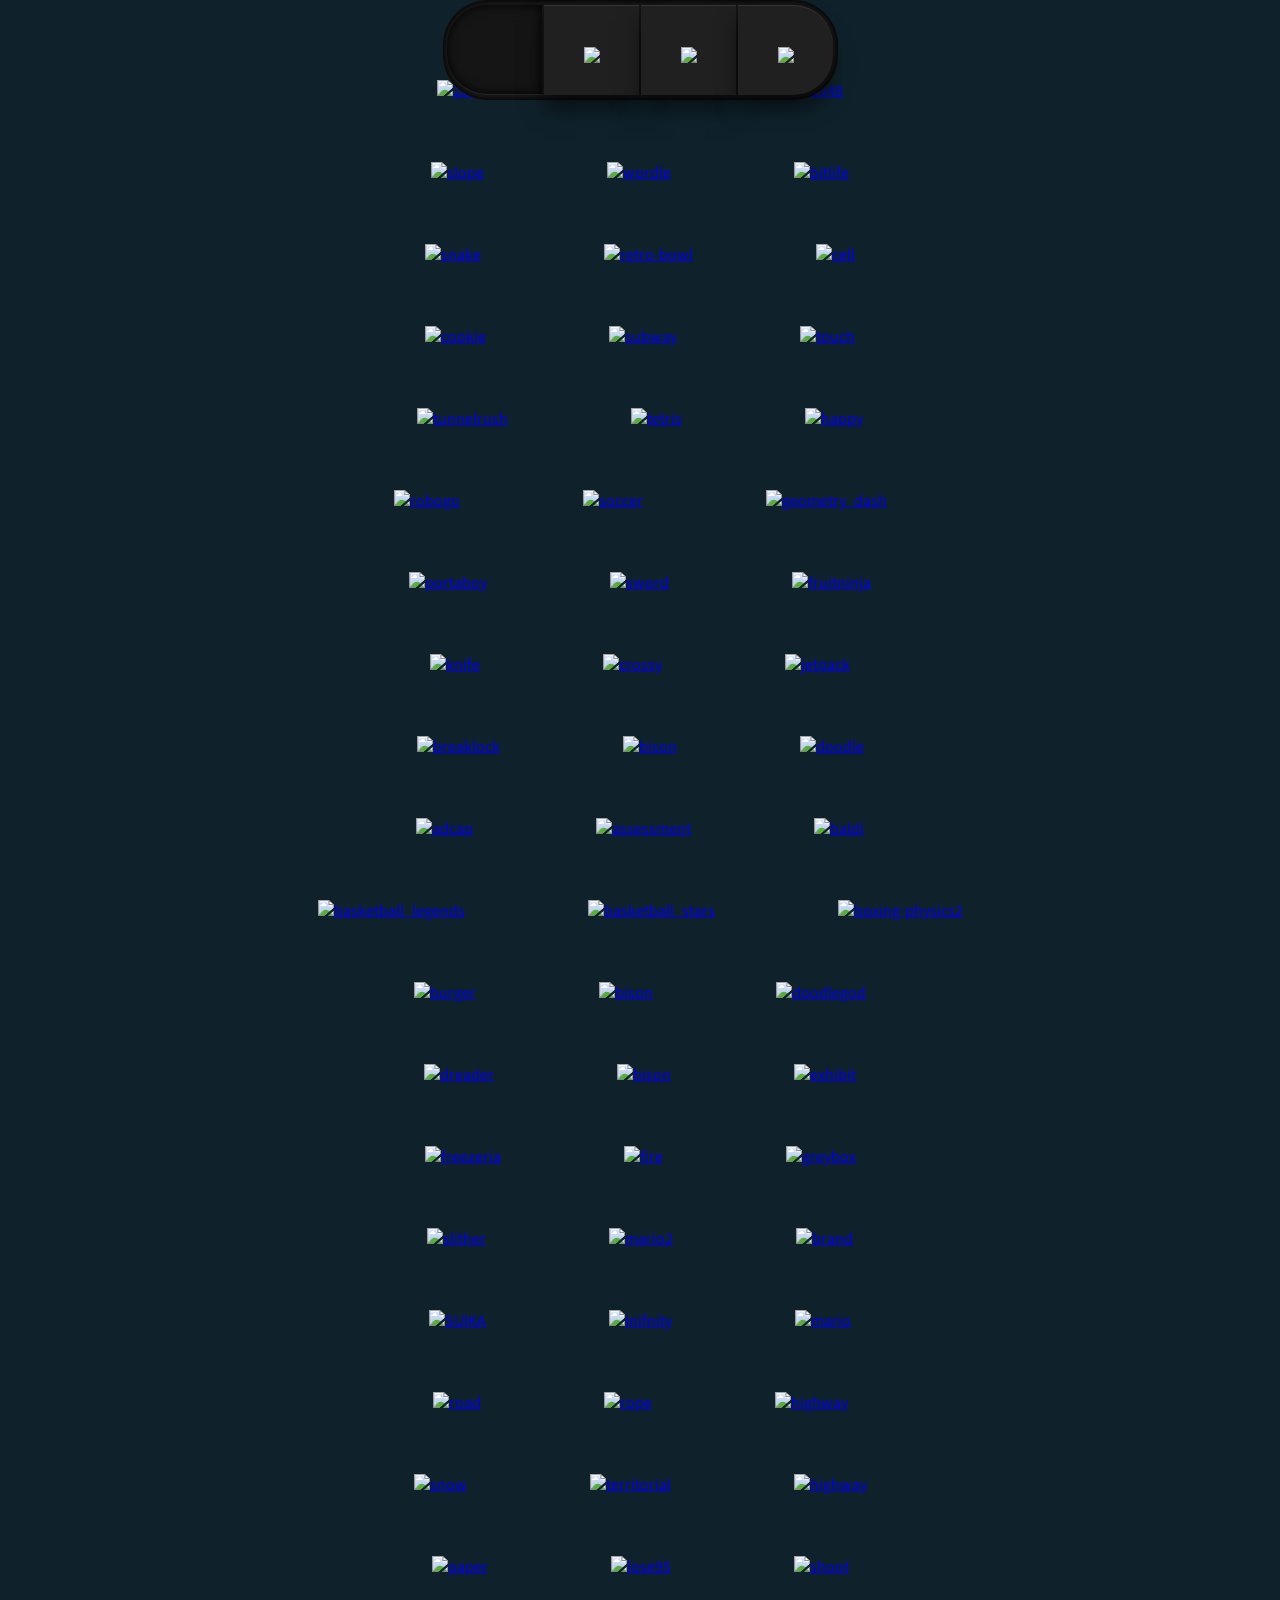
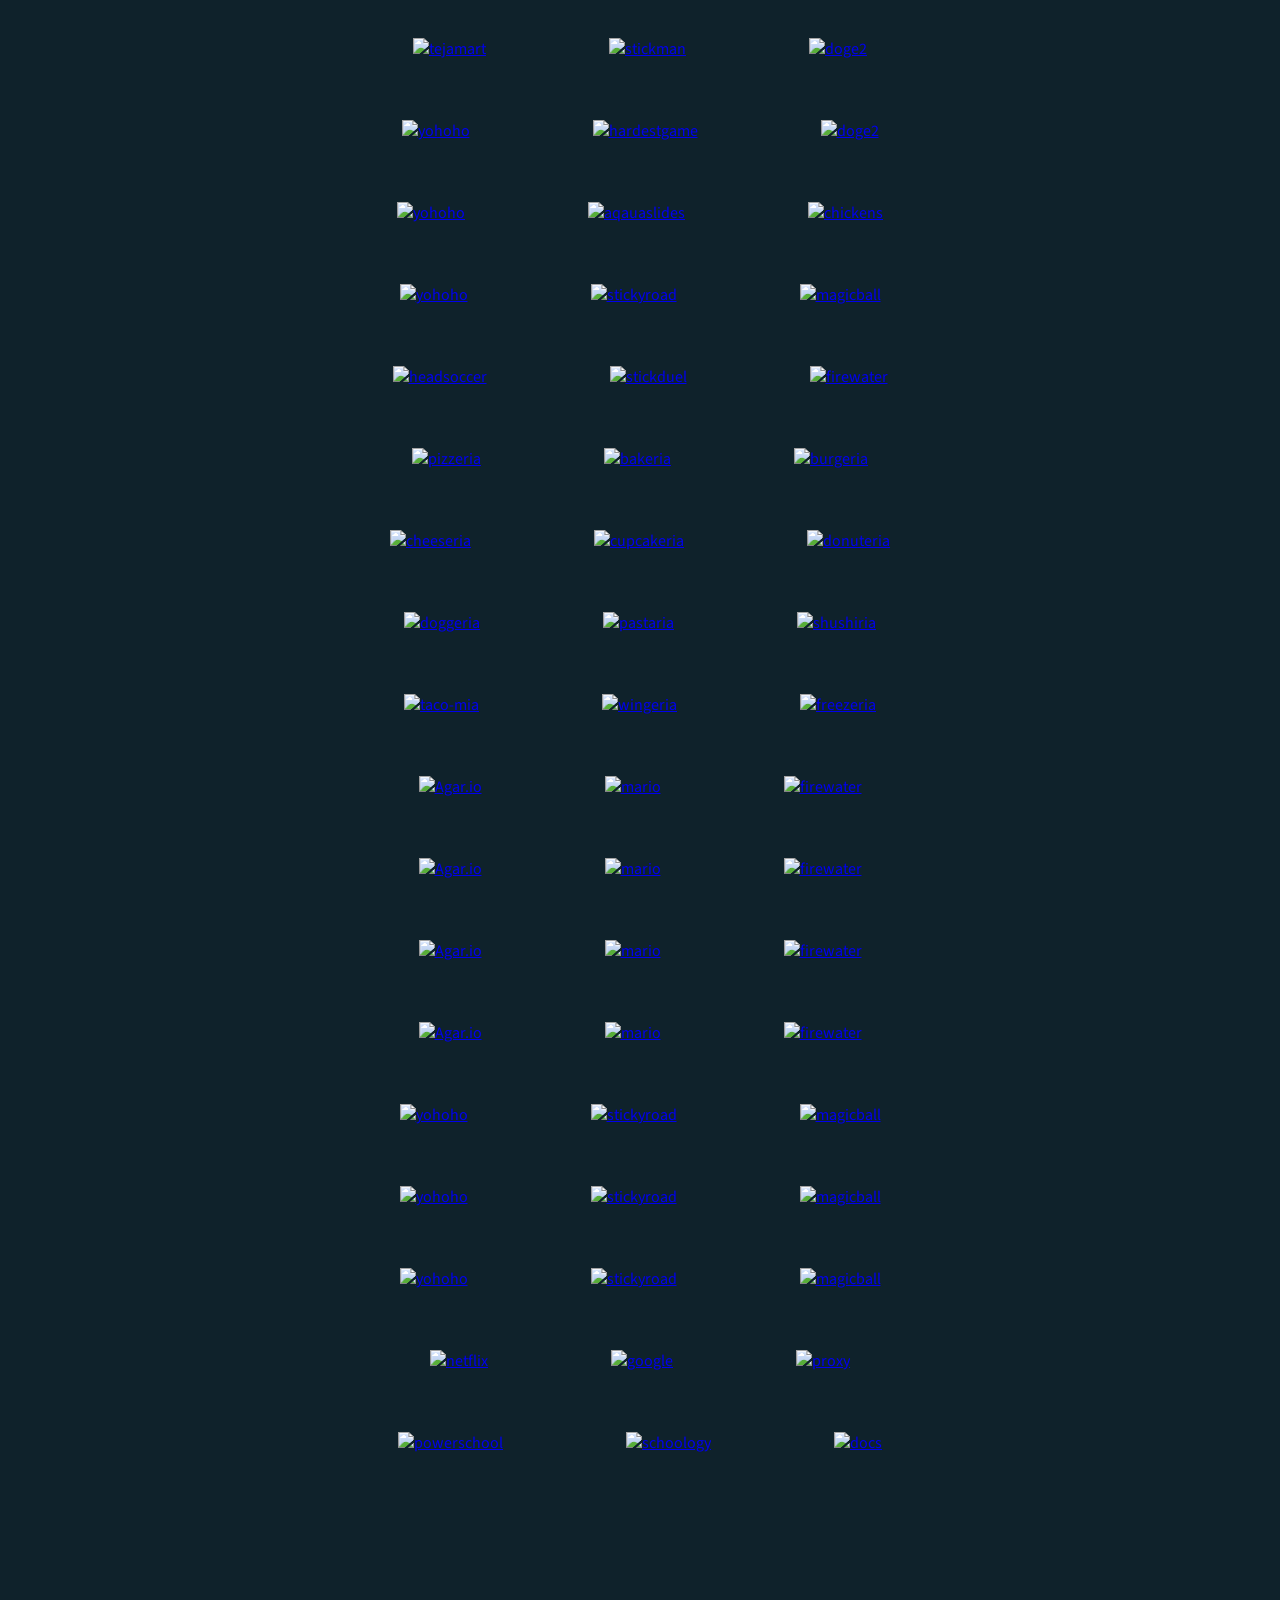
==== index.html @ 9af4ff86 "Comment out pixels div in index.html Commented out the 'pixels' div section in index.html." ====
<!DOCTYPE html>
<html>

<head>
	
	<!-- Google tag (gtag.js) -->
<script async src="https://www.googletagmanager.com/gtag/js?id=G-9E0X4X42X8"></script>
<script>
  window.dataLayer = window.dataLayer || [];
  function gtag(){dataLayer.push(arguments);}
  gtag('js', new Date());

  gtag('config', 'G-9E0X4X42X8');
	
</script>

	<script async src="https://pagead2.googlesyndication.com/pagead/js/adsbygoogle.js?client=ca-pub-1082754358021798"
     crossorigin="anonymous"></script>
	
	<meta charset="UTF-8">
    <meta name="viewport" content="width=device-width, initial-scale=1.0">
      <link rel="icon" type="image/x-icon" href="/images/favicon.ico">
	
	<script>
	
	const lis = document.querySelectorAll("li");
const a = document.querySelectorAll("li a");

for (let i = 0; i < lis.length; i++) {
  lis[i].addEventListener("click", function() {
    for (let i = 0; i < lis.length; i++) {
      lis[i].classList.remove("active");
      a[i].classList.remove("active-text");
    }
    this.classList.add("active");
    a[i].classList.add("active-text");
  });
}
	</script>
	
	<script type="text/javascript">
    (function(c,l,a,r,i,t,y){
        c[a]=c[a]||function(){(c[a].q=c[a].q||[]).push(arguments)};
        t=l.createElement(r);t.async=1;t.src="https://www.clarity.ms/tag/"+i;
        y=l.getElementsByTagName(r)[0];y.parentNode.insertBefore(t,y);
    })(window, document, "clarity", "script", "lo95ny1cwz");
</script>
	
	
    
	
    <title>SHS</title>
	
	<link rel="icon" type="image/x-icon" href="icon.png">
	
	
    
	
	
	<style>
		
		
		@import url("https://fonts.googleapis.com/css?family=Source+Sans+Pro:400,700");
* {
  margin: 0;
  padding: 0;
  box-sizing: border-box;
}

html, body {
  width: 100%;
  height: 100%;
}

body {
  background: #0f222b;
  font-family: "Source Sans Pro", sans-serif;
}

.buttons-container {
  position: absolute;
  margin: auto;
  top: 0;
  right: 0;
  bottom: 400;
  left: 0;
  width: 395px;
  height: 100px;
  border-radius: 45px;
  background: #151515;
  box-shadow: inset 0 0 2px 2px rgba(0, 0, 0, 0.5);

}

ul {
  list-style: none;
  width: inherit;
  height: inherit;
  display: flex;
  align-items: center;
  justify-content: center;
}
ul li {
  display: flex;
  align-items: center;
  justify-content: center;
  margin: 1px;
  height: 90px;
  width: 95px;
  background: #202020;
  border-top: 1px solid #353535;
  box-shadow: 0 15px 20px 0 rgba(0, 0, 0, 0.5);
  transition: all 0.5s;
}
ul li:nth-of-type(1) {
  border-top-left-radius: 40px;
  border-bottom-left-radius: 40px;
}
ul li:last-of-type {
  border-top-right-radius: 40px;
  border-bottom-right-radius: 40px;
}
ul li:hover {
  cursor: pointer;
}
ul li a {
  display: inline-block;
  color: gray;
  text-decoration: none;
  font-size: 40px;
  transition: all 0.5s;
}

.created-by {
  position: absolute;
  margin: auto;
  left: 0;
  right: 0;
  bottom: 10%;
  width: 200px;
  text-align: center;
  font-size: 10px;
  letter-spacing: 0.5em;
  text-transform: uppercase;
}
.created-by p {
  color: white;
}
.created-by a {
  color: crimson;
  text-shadow: 0 0 15px rgba(244, 0, 0, 0.71);
  text-decoration: none;
  font-weight: 700;
}
.created-by a:hover {
  text-decoration: underline;
}

.active {
  background: #151515;
  border-top: none;
  border-bottom: 1px solid #252525;
  box-shadow: inset 0 0 10px 1px rgba(0, 0, 0, 0.8);
}

.active-text {
  color: crimson;
  text-shadow: 0 0 15px rgba(220, 10, 10, 0.5);
}
		
        
		
		.title {
			
			text-align:center;
			font-size:100px;
			font-family: "verdana";
			font-weight:bold;
			text-decoration: underline;
			padding-top:200px;
			
			
			
		}
		
		.background {
			
			
           /* Orginal #133337 */
		   /*Darker #0f222b */
		   /* In between #162c38 */
			
            background: #0f222b;
            background-repeat: no-repeat;
            background-size: cover;
            height:9300px;
			/*Bacground Height*/

			
		}
		
	
		
		hr {
			
			
			border: 3px dashed black;
			
  			
		}
	
		.random {
			
			padding-top:10em;
			
			
			
		}
		
		.fun {
			
			display: block;
  			margin-left: auto;
  			margin-right: auto;
			width:600px;
			margin-bottom:-50px;
			
			
			
		}
		
		.wordle {
			
			
			height:230px;
			padding-right:60px;
			padding-left:60px;
			
			
			
		}
		
		.top_row {
			
			text-align:center;
			padding-top:80px;

			
			/*Replace this code after removing Nidhin Ad*/
			
			
			
		}
		
		.clear {
			
			clear:both;
			
		}
		
		.bottom_row {
			
			padding-top:60px;
			text-align:center;
			
			
		}
		
		h1 {
			
			
			text-align:center;
			

		}
		
		h4 {
			
			
			text-align:center;
			

		}
		
		.simple {
			
			display:block;
			margin-left:auto;
			margin-right:auto;
			height:300px;
			width:1150px;
			
			
		}
		
		
		.movie {
			
			width:50px;
			
			
		}
		
		.game {
			
			
			width:80px;
			
		}
		
		.tools {
			
			
			width:50px;
			
		}
		
		.r {
			
			height:40px;
			width:200px;
			background-color:aqua;
			
			
			
		}
		
		.n {
			
			
			
		}
		
		.n_img {
			
			padding-top:150px;
			width:942px;
			height:400px;
			margin-left:auto;
			margin-right:auto;
			display:block;
			
		}
		
		.nidhin_text {
			
			
			text-align:center;
			
		}

		.pixels{

			text-align:center;
		}
		.pixels img {
			margin-top:130px;
			height:420px;
		}
		
		
		
		
	
	
	</style>
    
   

</head>

<body class="background">
	
	<div class="background">
		
		<div class="button-position">
	
	
	<div class="buttons-container">
  <ul>
    <li class="active"><a href="#" class="active-text"><i class="fa fa-codepen" aria-hidden="true"></i></a></li>
    <li><a href="index.html"><i class=" hjbjkbjkbjk" aria-hidden="true"><img src="game_logo.png" class="game"></i></a></li>
    <li><a href="movies.html"><i class="fa fa-rocket" aria-hidden="true"><img src="proxy.png" class="movie"></i></a></li>
    <li><a href="tools.html"><i class="fa fa-user-circle" aria-hidden="true"><img src="tools.png" class="tools"></i></a></li>
  </ul>
</div>

			</div>


	
	<!-- <div class="pixels">
		
		<a href="https://arc2027.vercel.app"><img class="pixels_img" src="pixels_transfer.png"></a>
		
		</div>
	 -->



	
	
	
	<div class="top_row">

	<a href="2048/index.html"><img class="wordle" src="2048.jpg" alt="2048"></a>
	<a href="wordle/index.html"><img class="wordle" src="wordle.jpg" alt="wordle"></a>
	<a href="DogeMiner/index.html"><img class="wordle" src="dog.jpg" alt="2048"></a>
	
	</div>
	
	<div class="clear"></div>
	
	<div class="bottom_row">

	<a href="slope/index.html"><img class="wordle" src="slope.jpeg" alt="slope"></a>
	<a href="survevio.html"><img class="wordle" src="survev.jpg" alt="wordle"></a>
	<a href="bitlife/index.html"><img class="wordle" src="bitlife/logo.png" alt="bitlife"></a>
	
	</div>

	<div class="clear"></div>
	
	<div class="bottom_row">

	<a href="snake/index.html"><img class="wordle" src="snake.jpg" alt="snake"></a>
	<a href="retro-bowl/index.html"><img class="wordle" src="retro.jpg" alt="retro-bowl"></a>
	<a href="cell/index.html"><img class="wordle" src="cell.jpg" alt="cell"></a>
	
	</div>
	
	<div class="clear"></div>
	
	<div class="bottom_row">

	<a href="cookieclicker/index.html"><img class="wordle" src="cookie.jpg" alt="cookie"></a>
	<a href="Subway2/index.html"><img class="wordle" src="subway.jpg" alt="subway"></a>
	<a href="touch/index.html"><img class="wordle" src="touch.jpg" alt="touch"></a>
	
	</div>
	
	<div class="clear"></div>
	
	<div class="bottom_row">

	<a href="tunnelrush/index.html"><img class="wordle" src="tunnel.jpg" alt="tunnelrush"></a>
	<a href="tetris/index.html"><img class="wordle" src="tetris.jpg" alt="tetris"></a>
	<a href="happy/index.html"><img class="wordle" src="happy.jpg" alt="happy"></a>
	
	</div>
	
	<div class="clear"></div>
	
	<div class="bottom_row">

	<a href="robogo/index.html"><img class="wordle" src="robogo.jpg" alt="robogo"></a>
	<a href="soccer-random/index.html"><img class="wordle" src="soccer.jpg" alt="soccer"></a>
	<a href="https://scratch.mit.edu/projects/105500895"><img class="wordle" src="Geometry.jpg" alt="geometry_dash"></a>
	
	</div>
	
	
		
		<div class="clear"></div>
	
	<div class="bottom_row">

	<a href="portaboy/index.html"><img class="wordle" src="porta.jpg" alt="portaboy"></a>
	<a href="sword/index.html"><img class="wordle" src="sword.jpg" alt="sword"></a>
	<a href="fruitninja/index.html"><img class="wordle" src="fruitninja.jpg" alt="fruitninja"></a>
	
	</div>
		
		
		<div class="clear"></div>
	
	<div class="bottom_row">

	<a href="knifehit/index.html"><img class="wordle" src="knife.jpg" alt="knife"></a>
	<a href="crossy/index.html"><img class="wordle" src="crossy.jpg" alt="crossy"></a>
	<a href="jetpackjoyride/index.html"><img class="wordle" src="jetpack.jpg" alt="jetpack"></a>
	
	</div>
		
		<div class="clear"></div>
	
	<div class="bottom_row">

	<a href="breaklock/index.html"><img class="wordle" src="lock.jpg" alt="breaklock"></a>
	<a href="bison/index.html"><img class="wordle" src="bison.jpg" alt="bison"></a>
	<a href="doodle/index.html"><img class="wordle" src="doodle.jpg" alt="doodle"></a>
	
	</div>
		
		<div class="clear"></div>
	
	<div class="bottom_row">

	<a href="adcap/index.html"><img class="wordle" src="adcap.jpg" alt="adcap"></a>
	<a href="assessment/index.html"><img class="wordle" src="assessment.jpg" alt="assessment"></a>
	<a href="baldi/index.html"><img class="wordle" src="baldi.jpg" alt="baldi"></a>
	
		
	</div>
		
		<div class="clear"></div>
	
	<div class="bottom_row">

	<a href="basketball-legends/index.html"><img class="wordle" src="basketballL.jpg" alt="basketball_legends"></a>
	<a href="basketball-stars/index.html"><img class="wordle" src="basketballS.jpg" alt="basketball_stars"></a>
	<a href="boxing-physics2/index.html"><img class="wordle" src="boxing2.jpg" alt="boxing-physics2"></a>
	
	</div>
		
		<div class="clear"></div>
	
	<div class="bottom_row">

	<a href="burger/index.html"><img class="wordle" src="burger.jpg" alt="burger"></a>
	<a href="chrome-dino/index.html"><img class="wordle" src="chromedino.jpg" alt="bison"></a>
	<a href="doodlegod/index.html"><img class="wordle" src="doodlegod.jpg" alt="doodlegod"></a>
	
	</div>
		
		<div class="clear"></div>
	
	<div class="bottom_row">

	<a href="dreader/index.html"><img class="wordle" src="dreader.jpg" alt="dreader"></a>
	<a href="drift/index.html"><img class="wordle" src="drift.jpg" alt="bison"></a>
	<a href="exhibit/index.html"><img class="wordle" src="ex2.jpg" alt="exhibit"></a>
	
	</div>
		
		<div class="clear"></div>
	
	<div class="bottom_row">

	<a href="freezeria/index.html"><img class="wordle" src="freezeria.jpg" alt="freezeria"></a>
	<a href="friendlyfire/index.html"><img class="wordle" src="fire.jpg" alt="fire"></a>
	<a href="greybox/index.html"><img class="wordle" src="greybox.jpg" alt="greybox"></a>
	
	</div>
			

	<div class="clear"></div>
	
	<div class="bottom_row">

	<a href="slither.io-clone-master/index.html"><img class="wordle" src="slither.jpg" alt="slither"></a>
	<a href="Mario.Run-master/index.html"><img class="wordle" src="mario2.jpg" alt="mario2"></a>
	<a href="Hill-master/index.html"><img class="wordle" src="brand.jpg" alt="brand"></a>
	
	</div>
		
		<div class="clear"></div>
	
	<div class="bottom_row">

	<a href="suika-game-main-2/index.html"><img class="wordle" src="Suika.jpg.WEBP" alt="SUIKA"></a>
	<a href="infinite-cars-main/index.html"><img class="wordle" src="Infinity.jpg.JPG" alt="Inifnity"></a>
	<a href="Super-Mario-Bros-master/index.html"><img class="wordle" src="mario.jpg" alt="mario"></a>
	
	</div>
		
		
		
		<div class="clear"></div>
	
	<div class="bottom_row">

	<a href="Road-master/index.html"><img class="wordle" src="road.jpg" alt="road"></a>
	<a href="CutTheRope-master/index.html"><img class="wordle" src="cut.jpg" alt="rope"></a>
	<a href="highway/index.html"><img class="wordle" src="highway.jpg" alt="highway"></a>
	
	</div>

		<div class="clear"></div>
	
	<div class="bottom_row">

	<a href="Snow-Rider/index.html"><img class="wordle" src="snow.jpg" alt="snow"></a>
	<a href="teritorial/index.html"><img class="wordle" src="territorial.jpg" alt="territorial"></a>
	<a href="fireboy_watergirl/index.html"><img class="wordle" src="firewater.jpg" alt="highway"></a>
	
	</div>
		
		
		<div class="clear"></div>
	
	<div class="bottom_row">

	<a href="paper.io/index.html"><img class="wordle" src="paper.jpg" alt="paper"></a>
	<a href="lose95/index.html"><img class="wordle" src="95.jpg" alt="lose95"></a>
	<a href="getaway-shootout/index.html"><img class="wordle" src="shoot.jpg" alt="shoot"></a>
	
	</div>
		
		<div class="clear"></div>
	
	<div class="bottom_row">

	<a href="monkey/index.html"><img class="wordle" src="monkey.jpg" alt="tejamart"></a>
	<a href="Stickmanhook/index.html"><img class="wordle" src="stick.jpg" alt="stickman"></a>
	<a href="Dogeminer2/index.html"><img class="wordle" src="doge2.jpg" alt="doge2"></a>
	
	</div>
		
		<div class="clear"></div>
	
	<div class="bottom_row">

	<a href="yohoho/index.html"><img class="wordle" src="yohoho.jpg" alt="yohoho"></a>
	<a href="worlds-hardest-game-2/index.html"><img class="wordle" src="hard.jpg" alt="hardestgame"></a>
	<a href="Missiles/index.html"><img class="wordle" src="miss.jpg" alt="doge2"></a>
	
	</div>
		
		<div class="clear"></div>
	
	<div class="bottom_row">

	<a href="DriveMad/index.html"><img class="wordle" src="drivemad.jpg" alt="yohoho"></a>
	<a href="aquapark-slides/index.html"><img class="wordle" src="aqaua.jpg" alt="aqauaslides"></a>
	<a href="BallisticChickens/index.html"><img class="wordle" src="chickens.jpg" alt="chickens"></a>
	
	</div>
		
		<div class="clear"></div>
	
	<div class="bottom_row">

	<a href="subway-surfers/index.html"><img class="wordle" src="surfers.jpg" alt="yohoho"></a>
	<a href="sticky-road/index.html"><img class="wordle" src="stickyroad.jpg" alt="stickyroad"></a>
	<a href="BlumgiMagicBall/index.html"><img class="wordle" src="magicball.jpg" alt="magicball"></a>
	
	</div>
		
		<div class="clear"></div>
	
	<div class="bottom_row">

	<a href="HeadSoccer2022/index.html"><img class="wordle" src="headsoccer.jpg" alt="headsoccer"></a>
	<a href="stickduel/index.html"><img class="wordle" src="stickduel.jpg" alt="stickduel"></a>
	<a href="Fireboy-and-Watergirl-main/index.html"><img class="wordle" src="fireboywatergirl.jpg" alt="firewater"></a>
	
	</div>
		
		<div class="clear"></div>
	
	<div class="bottom_row">

	<a href="papas2/papas_pizzeria.html"><img class="wordle" src="p_pizzeria.jpg" alt="pizzeria"></a>
	<a href="papas2/papas-bakeria.html"><img class="wordle" src="p_bakeria.jpg" alt="bakeria"></a>
	<a href="papas2/papas-burgeria.html"><img class="wordle" src="p_burgeria.jpg" alt="burgeria"></a>
	
	</div>
		
		<div class="clear"></div>
	
	<div class="bottom_row">

	<a href="papas2/papas-cheeseria.html"><img class="wordle" src="p_cheeseria.jpg" alt="cheeseria"></a>
	<a href="papas2/papas-cupcakeria.html"><img class="wordle" src="p_cupcakeria.jpg" alt="cupcakeria"></a>
	<a href="papas2/papas-donuteria.html"><img class="wordle" src="p_donuteria.jpg" alt="donuteria"></a>
	
	</div>
		
		<div class="clear"></div>
	
	<div class="bottom_row">

	<a href="papas2/papas-hot-doggeria.html"><img class="wordle" src="p_hot.jpg" alt="doggeria"></a>
	<a href="papas2/papas-pastaria.html"><img class="wordle" src="p_pastaria.jpg" alt="pastaria"></a>
	<a href="papas2/papas-sushiria.html"><img class="wordle" src="p_shushiria.jpg" alt="shushiria"></a>
	
	</div>
		
		<div class="clear"></div>
	
	<div class="bottom_row">

	<a href="papas2/papas-taco-mia.html"><img class="wordle" src="p_taco.jpg" alt="taco-mia"></a>
	<a href="papas2/papas-wingeria.html"><img class="wordle" src="p_wingeria.jpg" alt="wingeria"></a>
	<a href="freezeria/index.html"><img class="wordle" src="freezeria.jpg" alt="freezeria"></a>
	
	</div>
		
		
		<div class="clear"></div>
		
	<div class="bottom_row">

	<a href="maze.html"><img class="wordle" src="agar.jpg" alt="Agar.io"></a>
	<a href="mario/index.html"><img class="wordle" src="mario3.jpg" alt="mario"></a>
	<a href="pokemon/index.html"><img class="wordle" src="pokemon.jpg" alt="firewater"></a>
	
	</div>
		
		<div class="clear"></div>
		
	<div class="bottom_row">

	<a href="brick-breaker.html"><img class="wordle" src="agar.jpg" alt="Agar.io"></a>
	<a href="Connect the Pipes.html"><img class="wordle" src="mario3.jpg" alt="mario"></a>
	<a href="HTML Tower Defence.html"><img class="wordle" src="pokemon.jpg" alt="firewater"></a>
	
	</div>
		
		<div class="clear"></div>
		
	<div class="bottom_row">

	<a href="brick-breaker.html"><img class="wordle" src="agar.jpg" alt="Agar.io"></a>
	<a href="Connect the Pipes.html"><img class="wordle" src="mario3.jpg" alt="mario"></a>
	<a href="HTML Tower Defence.html"><img class="wordle" src="pokemon.jpg" alt="firewater"></a>
	
	</div>
		
		<div class="clear"></div>
		
	<div class="bottom_row">

	<a href="mini_car_game.html"><img class="wordle" src="agar.jpg" alt="Agar.io"></a>
	<a href="tic-tac-toe.html"><img class="wordle" src="mario3.jpg" alt="mario"></a>
	<a href="Snakegame.html"><img class="wordle" src="pokemon.jpg" alt="firewater"></a>
	
	</div>
		
		<div class="clear"></div>
	
	<div class="bottom_row">

	<a href="audio-game/index.html"><img class="wordle" src="surfers.jpg" alt="yohoho"></a>
	<a href="ball-shooting/index.html"><img class="wordle" src="stickyroad.jpg" alt="stickyroad"></a>
	<a href="box2d-car-game/index.html"><img class="wordle" src="magicball.jpg" alt="magicball"></a>
	
	</div>
		
		<div class="clear"></div>
	
	<div class="bottom_row">

	<a href="canvas-untangle-game/index.html"><img class="wordle" src="surfers.jpg" alt="yohoho"></a>
	<a href="count-99/index.html"><img class="wordle" src="stickyroad.jpg" alt="stickyroad"></a>
	<a href="css3-matching-game/index.html"><img class="wordle" src="magicball.jpg" alt="magicball"></a>
	
	</div>
		
		<div class="clear"></div>
	
	<div class="bottom_row">

	<a href="multiply-defense/index.html"><img class="wordle" src="surfers.jpg" alt="yohoho"></a>
	<a href="pingpoing/index.html"><img class="wordle" src="stickyroad.jpg" alt="stickyroad"></a>
	<a href="rush/index.html"><img class="wordle" src="magicball.jpg" alt="magicball"></a>
	
	</div>
		
		<div class="clear"></div>
	
		
	<div class="bottom_row">

	<a href="https://proxy2027.vercel.app/lessons?pg=639#faa8cgl2kn2uqll"><img class="wordle" src="netflix.jpg" alt="netflix"></a>
	<a href="https://proxy2027.vercel.app/lessons?pg=753#a3pvpq4fn0u55us"><img class="wordle" src="google.jpg" alt="google"></a>
	<a href="https://proxy2027.vercel.app"><img class="wordle" src="sqaureproxy.jpg" alt="proxy"></a>
	
	</div>
		
		
		<div class="clear"></div>
	
		
	<div class="bottom_row">

	<a href="https://ps.shrewsbury.k12.ma.us/public/"><img class="wordle" src="powerschool.jpg" alt="powerschool"></a>
	<a href="https://lms.shrewsbury.k12.ma.us"><img class="wordle" src="schoology.jpg" alt="schoology"></a>
	<a href="https://docs.google.com/document/u/0/"><img class="wordle" src="docs.jpg" alt="docs"></a>
	
	</div>
		
		
		
		

		
		</div>


	
</body>

</html>
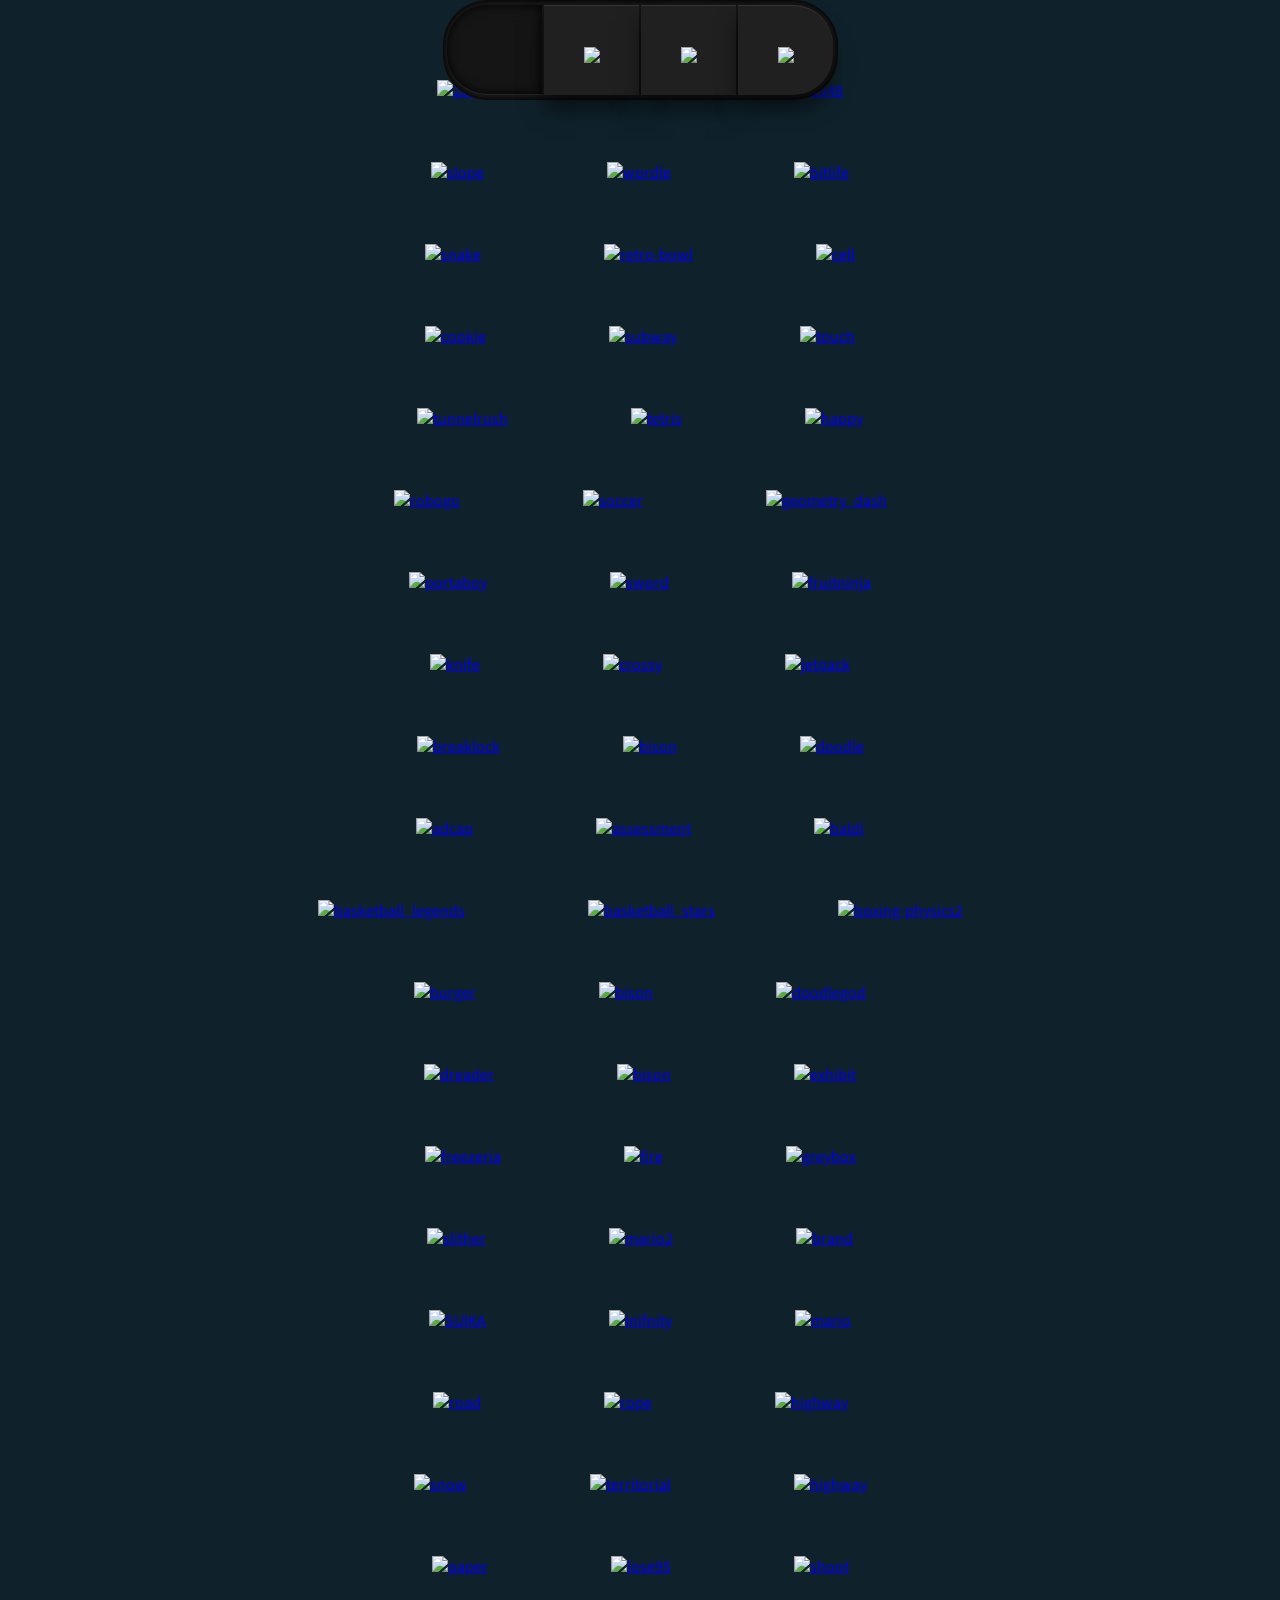
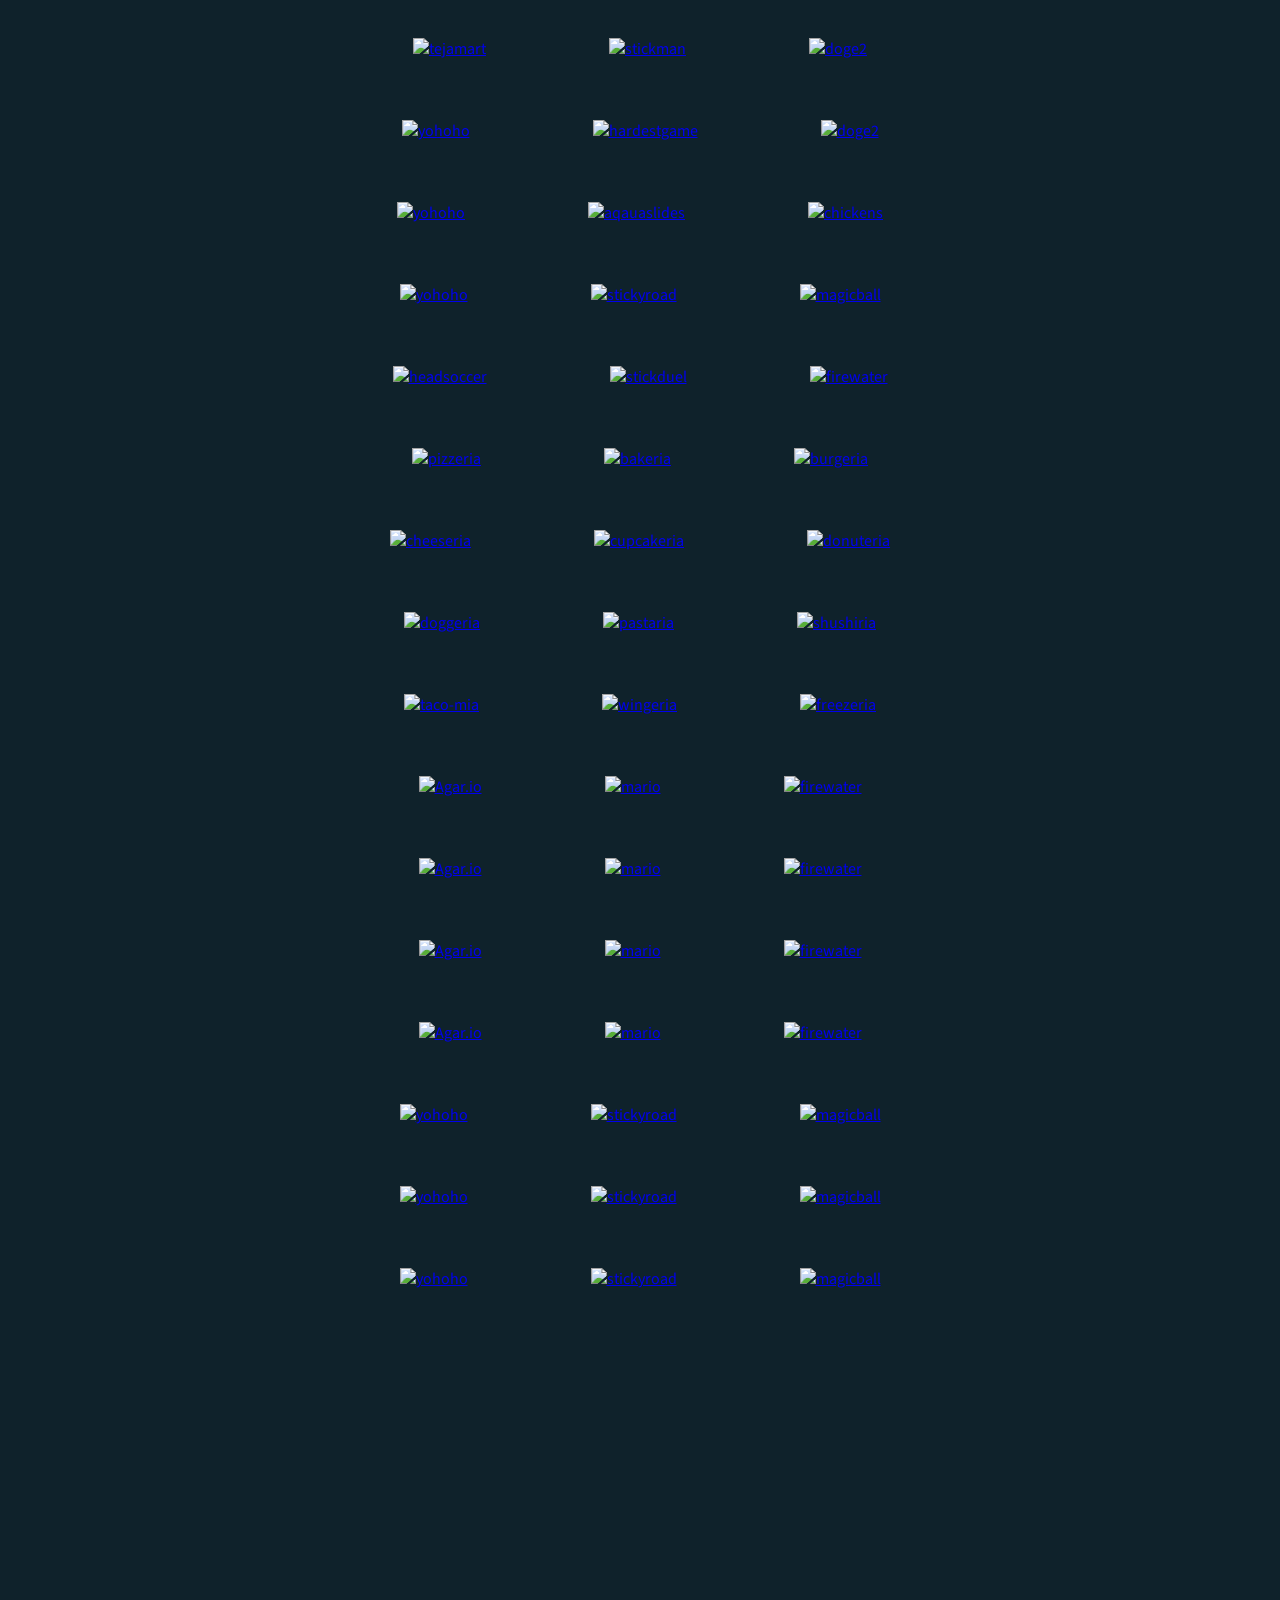
==== commit c6534eaf: "Refactor index.html by removing unnecessary elements Removed unused div elements and cleaned up the " ====
--- a/index.html
+++ b/index.html
@@ -374,13 +374,12 @@
 	<div class="background">
 		
 		<div class="button-position">
-	
-	
+
 	<div class="buttons-container">
   <ul>
     <li class="active"><a href="#" class="active-text"><i class="fa fa-codepen" aria-hidden="true"></i></a></li>
     <li><a href="index.html"><i class=" hjbjkbjkbjk" aria-hidden="true"><img src="game_logo.png" class="game"></i></a></li>
-    <li><a href="movies.html"><i class="fa fa-rocket" aria-hidden="true"><img src="proxy.png" class="movie"></i></a></li>
+    <li><a href=""><i class="fa fa-rocket" aria-hidden="true"><img src="proxy.png" class="movie"></i></a></li>
     <li><a href="tools.html"><i class="fa fa-user-circle" aria-hidden="true"><img src="tools.png" class="tools"></i></a></li>
   </ul>
 </div>
@@ -757,35 +756,6 @@
 	<a href="rush/index.html"><img class="wordle" src="magicball.jpg" alt="magicball"></a>
 	
 	</div>
-		
-		<div class="clear"></div>
-	
-		
-	<div class="bottom_row">
-
-	<a href="https://proxy2027.vercel.app/lessons?pg=639#faa8cgl2kn2uqll"><img class="wordle" src="netflix.jpg" alt="netflix"></a>
-	<a href="https://proxy2027.vercel.app/lessons?pg=753#a3pvpq4fn0u55us"><img class="wordle" src="google.jpg" alt="google"></a>
-	<a href="https://proxy2027.vercel.app"><img class="wordle" src="sqaureproxy.jpg" alt="proxy"></a>
-	
-	</div>
-		
-		
-		<div class="clear"></div>
-	
-		
-	<div class="bottom_row">
-
-	<a href="https://ps.shrewsbury.k12.ma.us/public/"><img class="wordle" src="powerschool.jpg" alt="powerschool"></a>
-	<a href="https://lms.shrewsbury.k12.ma.us"><img class="wordle" src="schoology.jpg" alt="schoology"></a>
-	<a href="https://docs.google.com/document/u/0/"><img class="wordle" src="docs.jpg" alt="docs"></a>
-	
-	</div>
-		
-		
-		
-		
-
-		
 		</div>
 
 
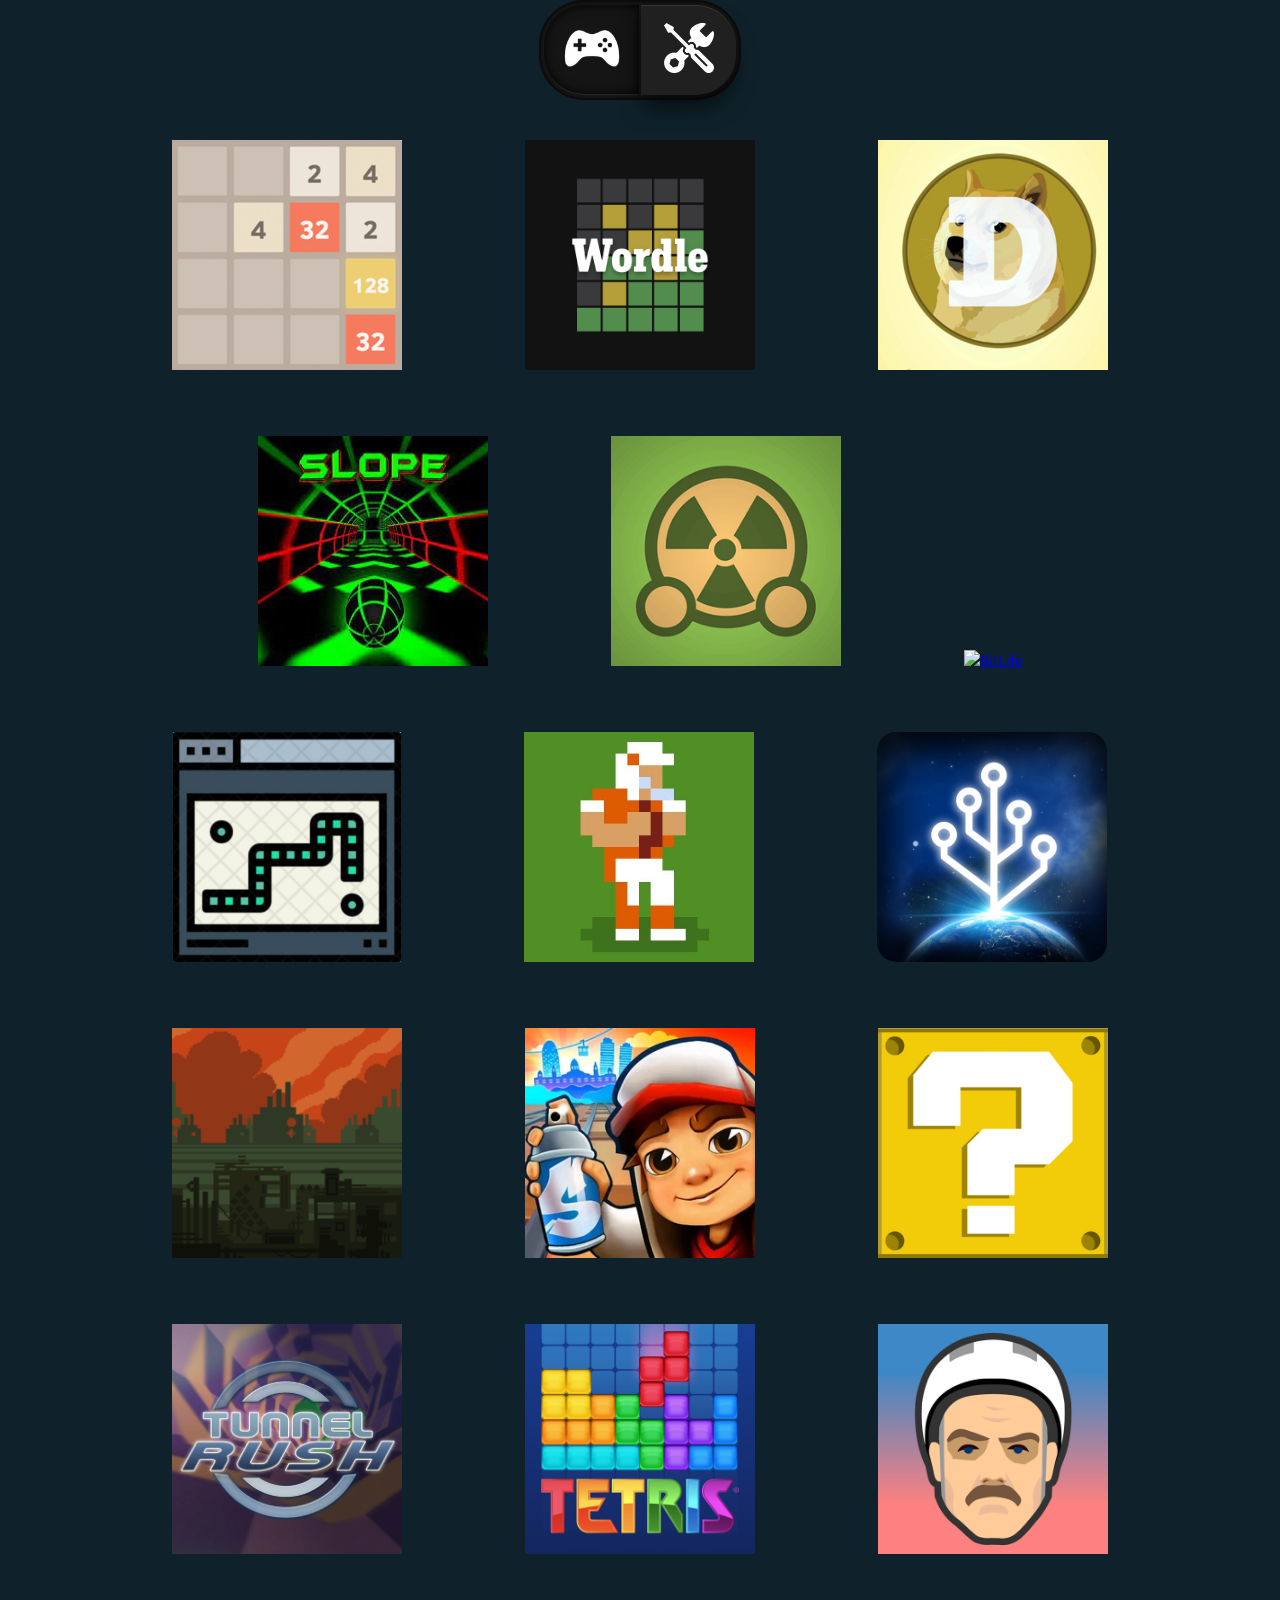
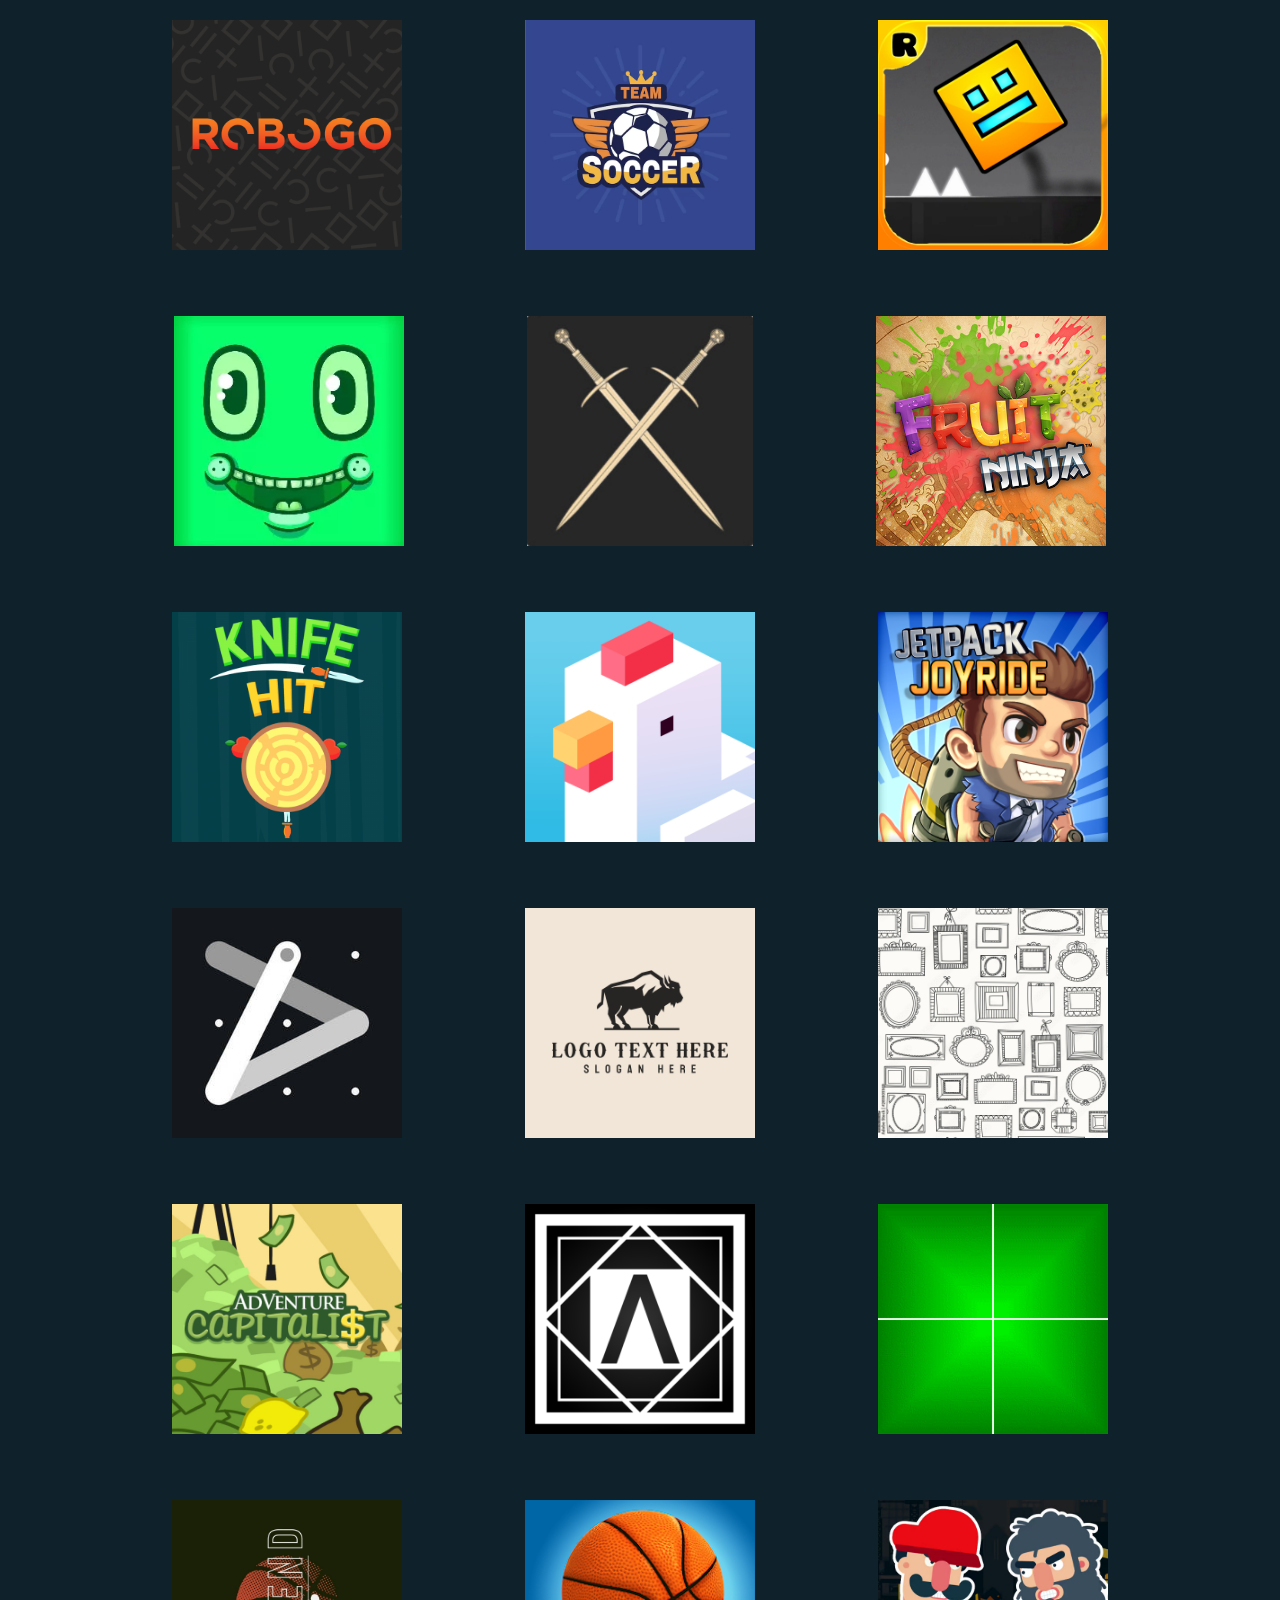
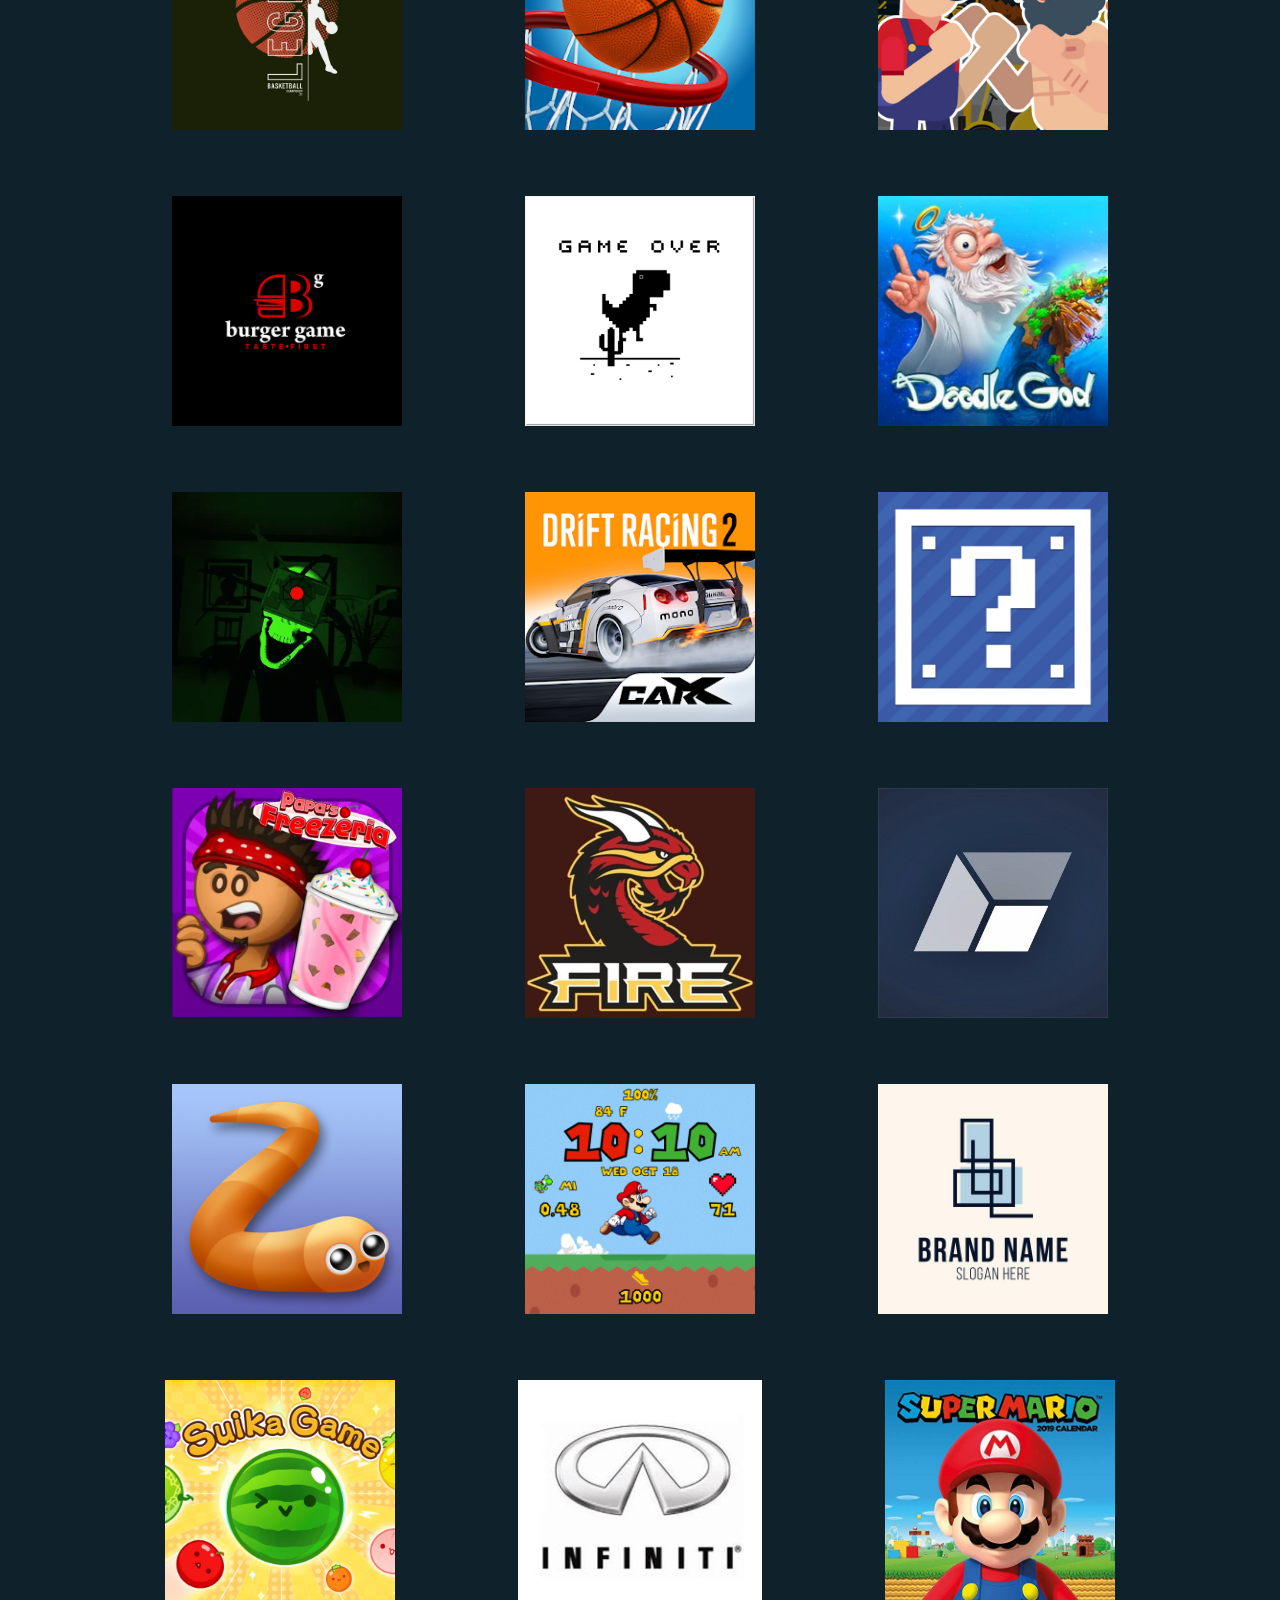
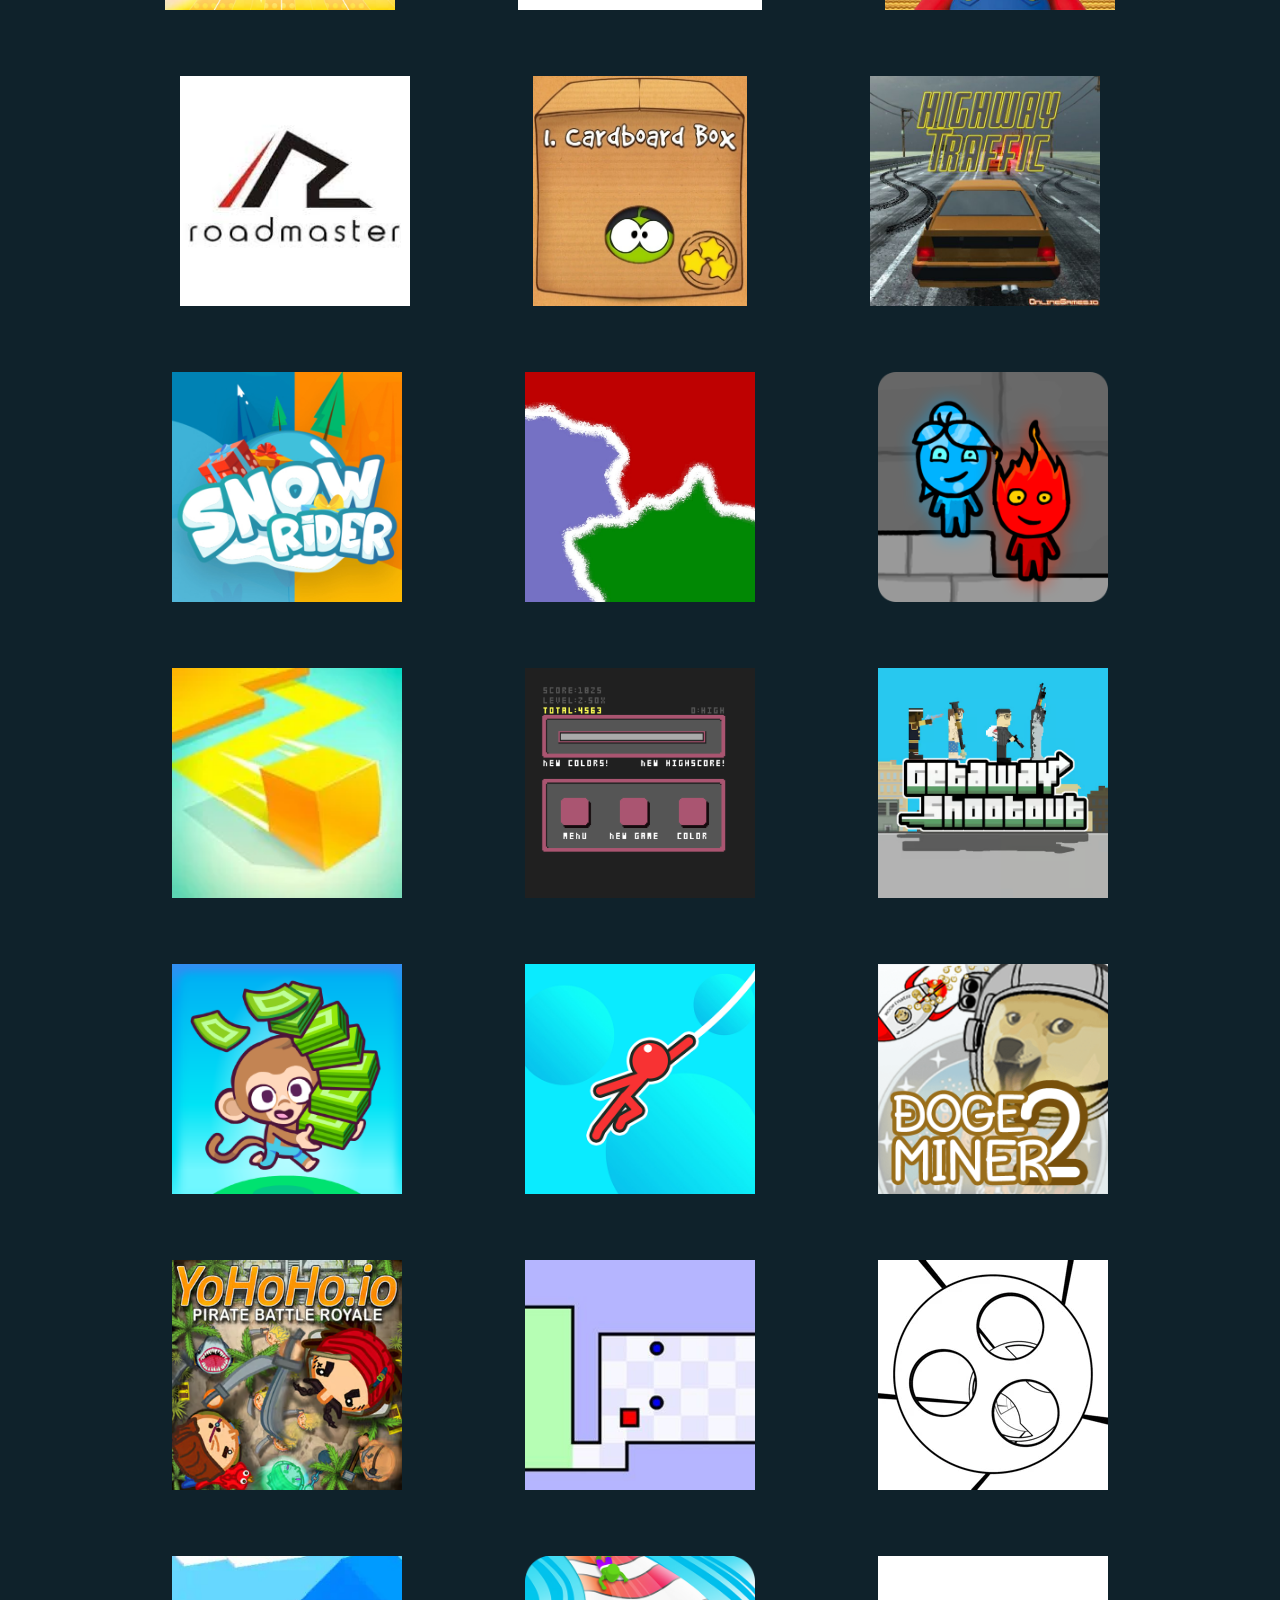
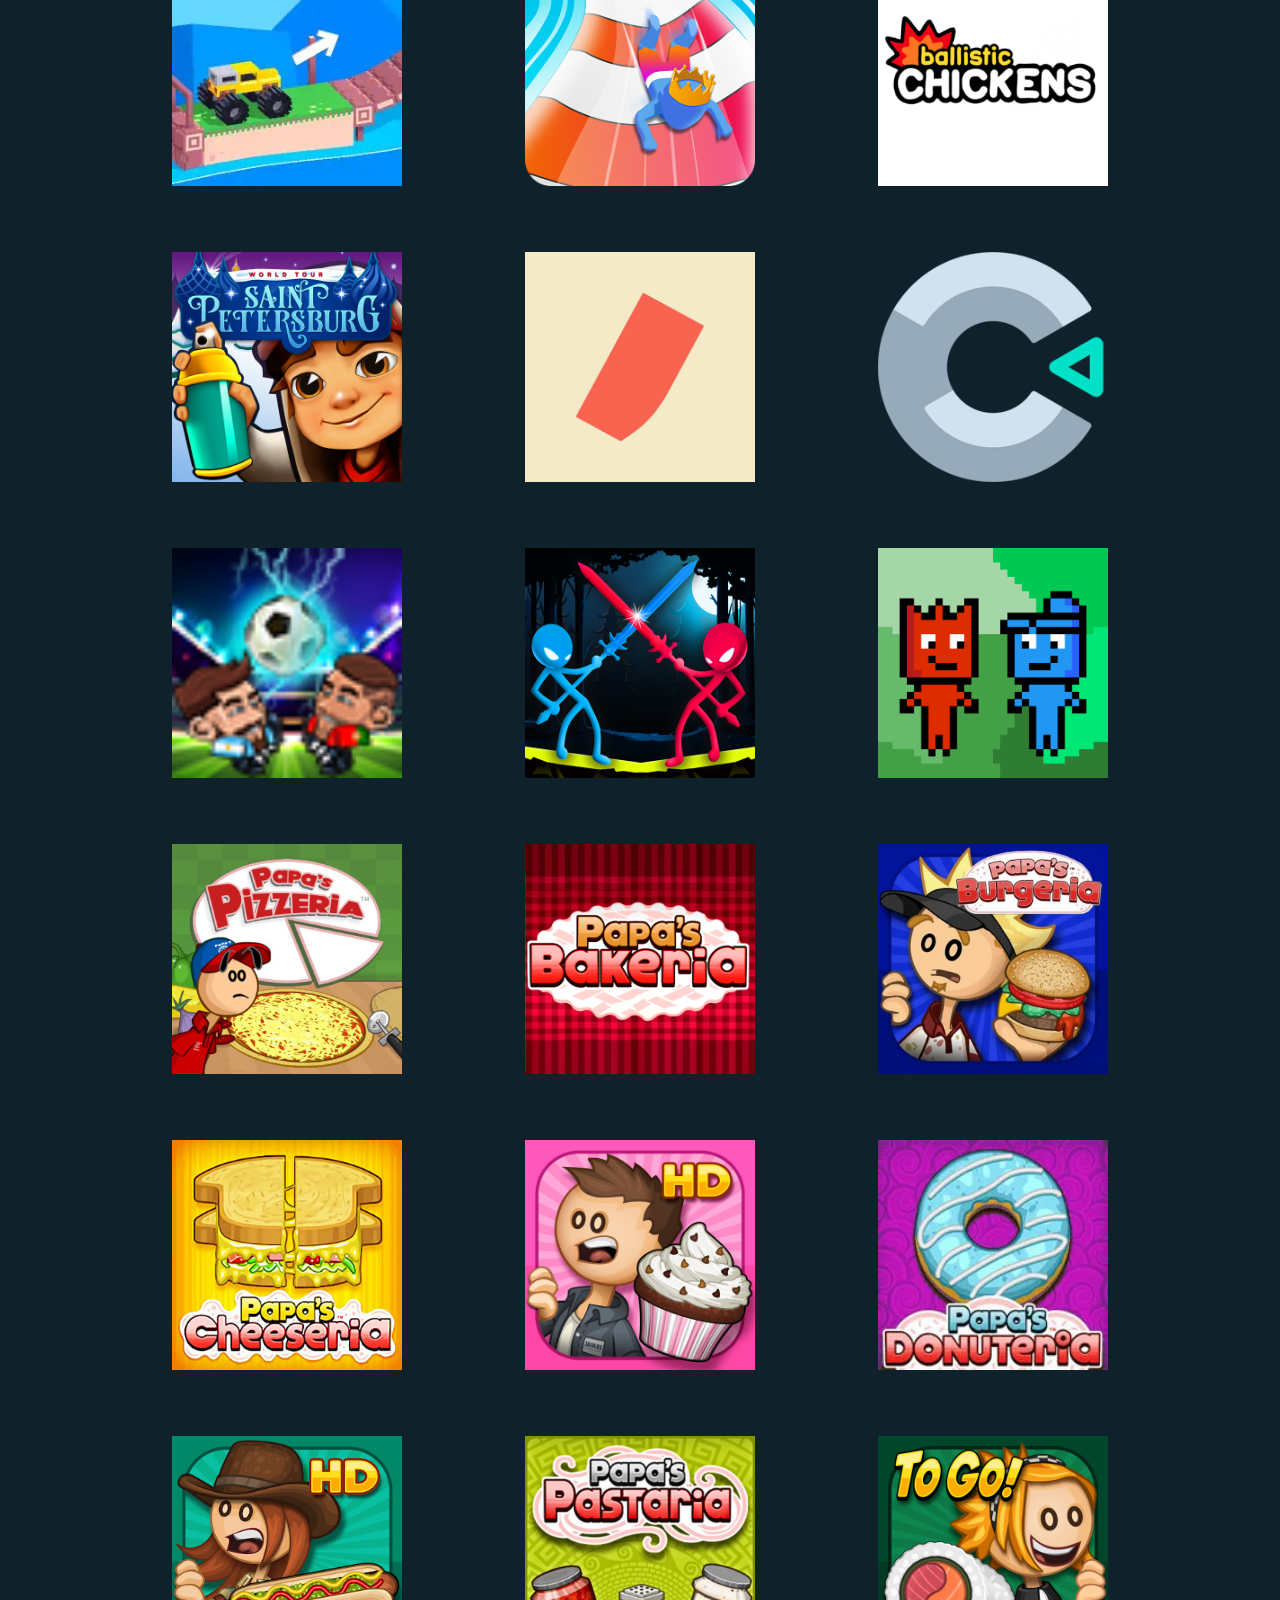
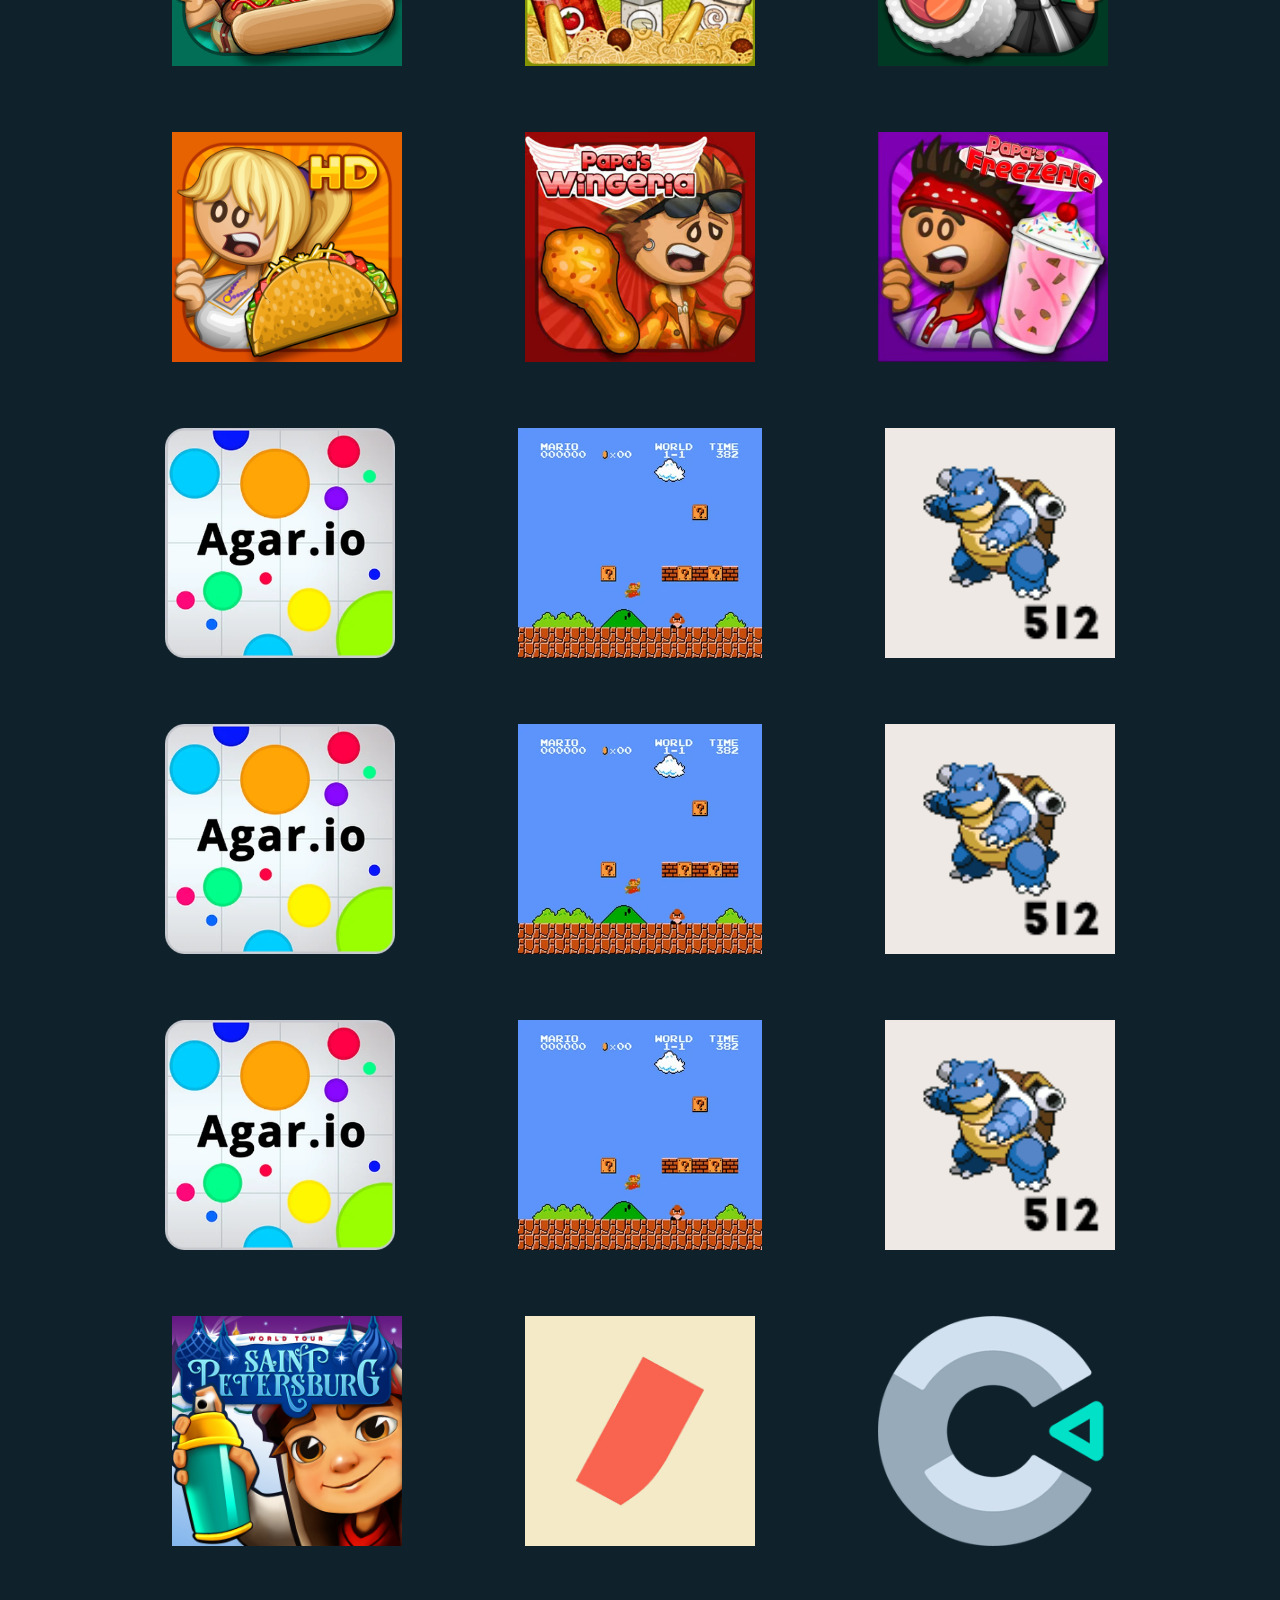
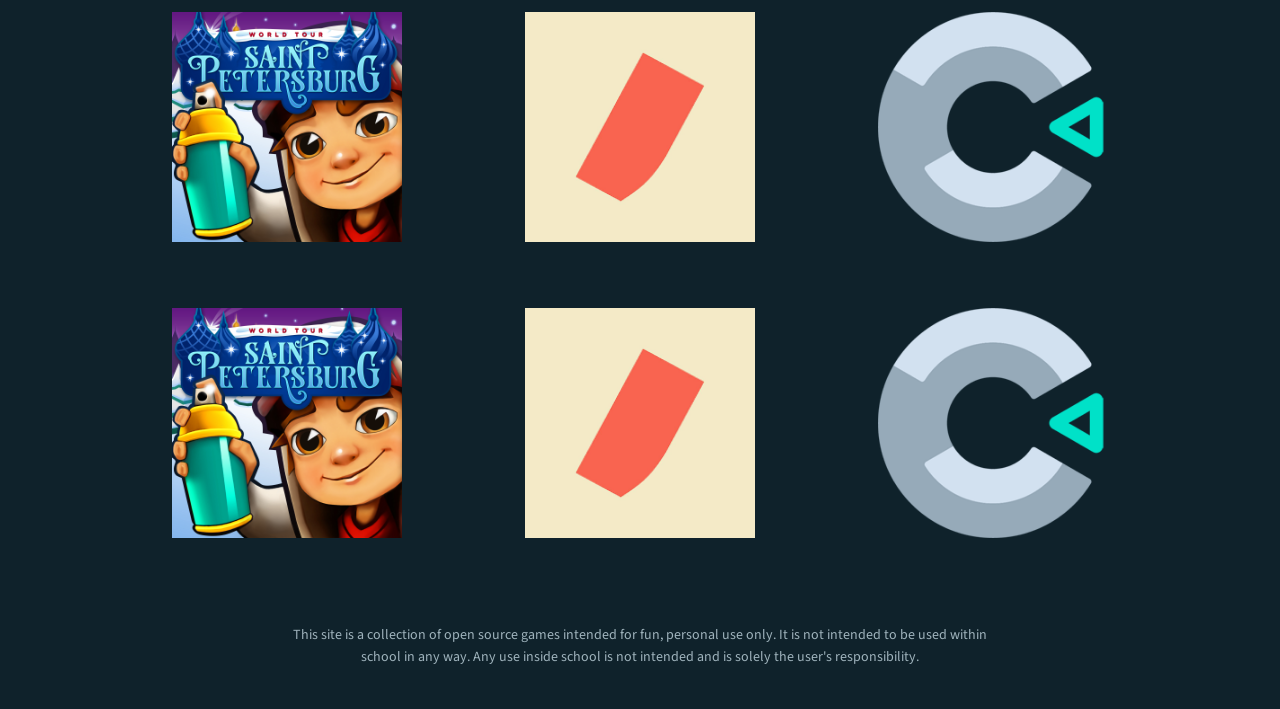
==== commit 58d2b213: "Clean up and reorganize site - Remove movies page and its assets; nav is now Games + About - Rebrand" ====
--- a/index.html
+++ b/index.html
@@ -1,765 +1,258 @@
 <!DOCTYPE html>
-<html>
+<html lang="en">
 
 <head>
-	
+	<meta charset="UTF-8">
+	<meta name="viewport" content="width=device-width, initial-scale=1.0">
+	<title>Open Source Games</title>
+	<meta name="description" content="A collection of open source games.">
+	<link rel="icon" type="image/png" href="images/game_logo.png">
+	<link rel="stylesheet" href="styles.css">
+
 	<!-- Google tag (gtag.js) -->
-<script async src="https://www.googletagmanager.com/gtag/js?id=G-9E0X4X42X8"></script>
-<script>
-  window.dataLayer = window.dataLayer || [];
-  function gtag(){dataLayer.push(arguments);}
-  gtag('js', new Date());
-
-  gtag('config', 'G-9E0X4X42X8');
-	
-</script>
+	<script async src="https://www.googletagmanager.com/gtag/js?id=G-9E0X4X42X8"></script>
+	<script>
+		window.dataLayer = window.dataLayer || [];
+		function gtag() { dataLayer.push(arguments); }
+		gtag('js', new Date());
+		gtag('config', 'G-9E0X4X42X8');
+	</script>
 
 	<script async src="https://pagead2.googlesyndication.com/pagead/js/adsbygoogle.js?client=ca-pub-1082754358021798"
-     crossorigin="anonymous"></script>
-	
-	<meta charset="UTF-8">
-    <meta name="viewport" content="width=device-width, initial-scale=1.0">
-      <link rel="icon" type="image/x-icon" href="/images/favicon.ico">
-	
-	<script>
-	
-	const lis = document.querySelectorAll("li");
-const a = document.querySelectorAll("li a");
-
-for (let i = 0; i < lis.length; i++) {
-  lis[i].addEventListener("click", function() {
-    for (let i = 0; i < lis.length; i++) {
-      lis[i].classList.remove("active");
-      a[i].classList.remove("active-text");
-    }
-    this.classList.add("active");
-    a[i].classList.add("active-text");
-  });
-}
+		crossorigin="anonymous"></script>
+
+	<script type="text/javascript">
+		(function (c, l, a, r, i, t, y) {
+			c[a] = c[a] || function () { (c[a].q = c[a].q || []).push(arguments) };
+			t = l.createElement(r); t.async = 1; t.src = "https://www.clarity.ms/tag/" + i;
+			y = l.getElementsByTagName(r)[0]; y.parentNode.insertBefore(t, y);
+		})(window, document, "clarity", "script", "lo95ny1cwz");
 	</script>
-	
-	<script type="text/javascript">
-    (function(c,l,a,r,i,t,y){
-        c[a]=c[a]||function(){(c[a].q=c[a].q||[]).push(arguments)};
-        t=l.createElement(r);t.async=1;t.src="https://www.clarity.ms/tag/"+i;
-        y=l.getElementsByTagName(r)[0];y.parentNode.insertBefore(t,y);
-    })(window, document, "clarity", "script", "lo95ny1cwz");
-</script>
-	
-	
-    
-	
-    <title>SHS</title>
-	
-	<link rel="icon" type="image/x-icon" href="icon.png">
-	
-	
-    
-	
-	
-	<style>
-		
-		
-		@import url("https://fonts.googleapis.com/css?family=Source+Sans+Pro:400,700");
-* {
-  margin: 0;
-  padding: 0;
-  box-sizing: border-box;
-}
-
-html, body {
-  width: 100%;
-  height: 100%;
-}
-
-body {
-  background: #0f222b;
-  font-family: "Source Sans Pro", sans-serif;
-}
-
-.buttons-container {
-  position: absolute;
-  margin: auto;
-  top: 0;
-  right: 0;
-  bottom: 400;
-  left: 0;
-  width: 395px;
-  height: 100px;
-  border-radius: 45px;
-  background: #151515;
-  box-shadow: inset 0 0 2px 2px rgba(0, 0, 0, 0.5);
-
-}
-
-ul {
-  list-style: none;
-  width: inherit;
-  height: inherit;
-  display: flex;
-  align-items: center;
-  justify-content: center;
-}
-ul li {
-  display: flex;
-  align-items: center;
-  justify-content: center;
-  margin: 1px;
-  height: 90px;
-  width: 95px;
-  background: #202020;
-  border-top: 1px solid #353535;
-  box-shadow: 0 15px 20px 0 rgba(0, 0, 0, 0.5);
-  transition: all 0.5s;
-}
-ul li:nth-of-type(1) {
-  border-top-left-radius: 40px;
-  border-bottom-left-radius: 40px;
-}
-ul li:last-of-type {
-  border-top-right-radius: 40px;
-  border-bottom-right-radius: 40px;
-}
-ul li:hover {
-  cursor: pointer;
-}
-ul li a {
-  display: inline-block;
-  color: gray;
-  text-decoration: none;
-  font-size: 40px;
-  transition: all 0.5s;
-}
-
-.created-by {
-  position: absolute;
-  margin: auto;
-  left: 0;
-  right: 0;
-  bottom: 10%;
-  width: 200px;
-  text-align: center;
-  font-size: 10px;
-  letter-spacing: 0.5em;
-  text-transform: uppercase;
-}
-.created-by p {
-  color: white;
-}
-.created-by a {
-  color: crimson;
-  text-shadow: 0 0 15px rgba(244, 0, 0, 0.71);
-  text-decoration: none;
-  font-weight: 700;
-}
-.created-by a:hover {
-  text-decoration: underline;
-}
-
-.active {
-  background: #151515;
-  border-top: none;
-  border-bottom: 1px solid #252525;
-  box-shadow: inset 0 0 10px 1px rgba(0, 0, 0, 0.8);
-}
-
-.active-text {
-  color: crimson;
-  text-shadow: 0 0 15px rgba(220, 10, 10, 0.5);
-}
-		
-        
-		
-		.title {
-			
-			text-align:center;
-			font-size:100px;
-			font-family: "verdana";
-			font-weight:bold;
-			text-decoration: underline;
-			padding-top:200px;
-			
-			
-			
-		}
-		
-		.background {
-			
-			
-           /* Orginal #133337 */
-		   /*Darker #0f222b */
-		   /* In between #162c38 */
-			
-            background: #0f222b;
-            background-repeat: no-repeat;
-            background-size: cover;
-            height:9300px;
-			/*Bacground Height*/
-
-			
-		}
-		
-	
-		
-		hr {
-			
-			
-			border: 3px dashed black;
-			
-  			
-		}
-	
-		.random {
-			
-			padding-top:10em;
-			
-			
-			
-		}
-		
-		.fun {
-			
-			display: block;
-  			margin-left: auto;
-  			margin-right: auto;
-			width:600px;
-			margin-bottom:-50px;
-			
-			
-			
-		}
-		
-		.wordle {
-			
-			
-			height:230px;
-			padding-right:60px;
-			padding-left:60px;
-			
-			
-			
-		}
-		
-		.top_row {
-			
-			text-align:center;
-			padding-top:80px;
-
-			
-			/*Replace this code after removing Nidhin Ad*/
-			
-			
-			
-		}
-		
-		.clear {
-			
-			clear:both;
-			
-		}
-		
-		.bottom_row {
-			
-			padding-top:60px;
-			text-align:center;
-			
-			
-		}
-		
-		h1 {
-			
-			
-			text-align:center;
-			
-
-		}
-		
-		h4 {
-			
-			
-			text-align:center;
-			
-
-		}
-		
-		.simple {
-			
-			display:block;
-			margin-left:auto;
-			margin-right:auto;
-			height:300px;
-			width:1150px;
-			
-			
-		}
-		
-		
-		.movie {
-			
-			width:50px;
-			
-			
-		}
-		
-		.game {
-			
-			
-			width:80px;
-			
-		}
-		
-		.tools {
-			
-			
-			width:50px;
-			
-		}
-		
-		.r {
-			
-			height:40px;
-			width:200px;
-			background-color:aqua;
-			
-			
-			
-		}
-		
-		.n {
-			
-			
-			
-		}
-		
-		.n_img {
-			
-			padding-top:150px;
-			width:942px;
-			height:400px;
-			margin-left:auto;
-			margin-right:auto;
-			display:block;
-			
-		}
-		
-		.nidhin_text {
-			
-			
-			text-align:center;
-			
-		}
-
-		.pixels{
-
-			text-align:center;
-		}
-		.pixels img {
-			margin-top:130px;
-			height:420px;
-		}
-		
-		
-		
-		
-	
-	
-	</style>
-    
-   
-
 </head>
 
-<body class="background">
-	
-	<div class="background">
-		
-		<div class="button-position">
-
-	<div class="buttons-container">
-  <ul>
-    <li class="active"><a href="#" class="active-text"><i class="fa fa-codepen" aria-hidden="true"></i></a></li>
-    <li><a href="index.html"><i class=" hjbjkbjkbjk" aria-hidden="true"><img src="game_logo.png" class="game"></i></a></li>
-    <li><a href=""><i class="fa fa-rocket" aria-hidden="true"><img src="proxy.png" class="movie"></i></a></li>
-    <li><a href="tools.html"><i class="fa fa-user-circle" aria-hidden="true"><img src="tools.png" class="tools"></i></a></li>
-  </ul>
-</div>
-
-			</div>
-
-
-	
-	<!-- <div class="pixels">
-		
-		<a href="https://arc2027.vercel.app"><img class="pixels_img" src="pixels_transfer.png"></a>
-		
-		</div>
-	 -->
-
-
-
-	
-	
-	
-	<div class="top_row">
-
-	<a href="2048/index.html"><img class="wordle" src="2048.jpg" alt="2048"></a>
-	<a href="wordle/index.html"><img class="wordle" src="wordle.jpg" alt="wordle"></a>
-	<a href="DogeMiner/index.html"><img class="wordle" src="dog.jpg" alt="2048"></a>
-	
-	</div>
-	
-	<div class="clear"></div>
-	
-	<div class="bottom_row">
-
-	<a href="slope/index.html"><img class="wordle" src="slope.jpeg" alt="slope"></a>
-	<a href="survevio.html"><img class="wordle" src="survev.jpg" alt="wordle"></a>
-	<a href="bitlife/index.html"><img class="wordle" src="bitlife/logo.png" alt="bitlife"></a>
-	
-	</div>
-
-	<div class="clear"></div>
-	
-	<div class="bottom_row">
-
-	<a href="snake/index.html"><img class="wordle" src="snake.jpg" alt="snake"></a>
-	<a href="retro-bowl/index.html"><img class="wordle" src="retro.jpg" alt="retro-bowl"></a>
-	<a href="cell/index.html"><img class="wordle" src="cell.jpg" alt="cell"></a>
-	
-	</div>
-	
-	<div class="clear"></div>
-	
-	<div class="bottom_row">
-
-	<a href="cookieclicker/index.html"><img class="wordle" src="cookie.jpg" alt="cookie"></a>
-	<a href="Subway2/index.html"><img class="wordle" src="subway.jpg" alt="subway"></a>
-	<a href="touch/index.html"><img class="wordle" src="touch.jpg" alt="touch"></a>
-	
-	</div>
-	
-	<div class="clear"></div>
-	
-	<div class="bottom_row">
-
-	<a href="tunnelrush/index.html"><img class="wordle" src="tunnel.jpg" alt="tunnelrush"></a>
-	<a href="tetris/index.html"><img class="wordle" src="tetris.jpg" alt="tetris"></a>
-	<a href="happy/index.html"><img class="wordle" src="happy.jpg" alt="happy"></a>
-	
-	</div>
-	
-	<div class="clear"></div>
-	
-	<div class="bottom_row">
-
-	<a href="robogo/index.html"><img class="wordle" src="robogo.jpg" alt="robogo"></a>
-	<a href="soccer-random/index.html"><img class="wordle" src="soccer.jpg" alt="soccer"></a>
-	<a href="https://scratch.mit.edu/projects/105500895"><img class="wordle" src="Geometry.jpg" alt="geometry_dash"></a>
-	
-	</div>
-	
-	
-		
-		<div class="clear"></div>
-	
-	<div class="bottom_row">
-
-	<a href="portaboy/index.html"><img class="wordle" src="porta.jpg" alt="portaboy"></a>
-	<a href="sword/index.html"><img class="wordle" src="sword.jpg" alt="sword"></a>
-	<a href="fruitninja/index.html"><img class="wordle" src="fruitninja.jpg" alt="fruitninja"></a>
-	
-	</div>
-		
-		
-		<div class="clear"></div>
-	
-	<div class="bottom_row">
-
-	<a href="knifehit/index.html"><img class="wordle" src="knife.jpg" alt="knife"></a>
-	<a href="crossy/index.html"><img class="wordle" src="crossy.jpg" alt="crossy"></a>
-	<a href="jetpackjoyride/index.html"><img class="wordle" src="jetpack.jpg" alt="jetpack"></a>
-	
-	</div>
-		
-		<div class="clear"></div>
-	
-	<div class="bottom_row">
-
-	<a href="breaklock/index.html"><img class="wordle" src="lock.jpg" alt="breaklock"></a>
-	<a href="bison/index.html"><img class="wordle" src="bison.jpg" alt="bison"></a>
-	<a href="doodle/index.html"><img class="wordle" src="doodle.jpg" alt="doodle"></a>
-	
-	</div>
-		
-		<div class="clear"></div>
-	
-	<div class="bottom_row">
-
-	<a href="adcap/index.html"><img class="wordle" src="adcap.jpg" alt="adcap"></a>
-	<a href="assessment/index.html"><img class="wordle" src="assessment.jpg" alt="assessment"></a>
-	<a href="baldi/index.html"><img class="wordle" src="baldi.jpg" alt="baldi"></a>
-	
-		
-	</div>
-		
-		<div class="clear"></div>
-	
-	<div class="bottom_row">
-
-	<a href="basketball-legends/index.html"><img class="wordle" src="basketballL.jpg" alt="basketball_legends"></a>
-	<a href="basketball-stars/index.html"><img class="wordle" src="basketballS.jpg" alt="basketball_stars"></a>
-	<a href="boxing-physics2/index.html"><img class="wordle" src="boxing2.jpg" alt="boxing-physics2"></a>
-	
-	</div>
-		
-		<div class="clear"></div>
-	
-	<div class="bottom_row">
-
-	<a href="burger/index.html"><img class="wordle" src="burger.jpg" alt="burger"></a>
-	<a href="chrome-dino/index.html"><img class="wordle" src="chromedino.jpg" alt="bison"></a>
-	<a href="doodlegod/index.html"><img class="wordle" src="doodlegod.jpg" alt="doodlegod"></a>
-	
-	</div>
-		
-		<div class="clear"></div>
-	
-	<div class="bottom_row">
-
-	<a href="dreader/index.html"><img class="wordle" src="dreader.jpg" alt="dreader"></a>
-	<a href="drift/index.html"><img class="wordle" src="drift.jpg" alt="bison"></a>
-	<a href="exhibit/index.html"><img class="wordle" src="ex2.jpg" alt="exhibit"></a>
-	
-	</div>
-		
-		<div class="clear"></div>
-	
-	<div class="bottom_row">
-
-	<a href="freezeria/index.html"><img class="wordle" src="freezeria.jpg" alt="freezeria"></a>
-	<a href="friendlyfire/index.html"><img class="wordle" src="fire.jpg" alt="fire"></a>
-	<a href="greybox/index.html"><img class="wordle" src="greybox.jpg" alt="greybox"></a>
-	
-	</div>
-			
-
-	<div class="clear"></div>
-	
-	<div class="bottom_row">
-
-	<a href="slither.io-clone-master/index.html"><img class="wordle" src="slither.jpg" alt="slither"></a>
-	<a href="Mario.Run-master/index.html"><img class="wordle" src="mario2.jpg" alt="mario2"></a>
-	<a href="Hill-master/index.html"><img class="wordle" src="brand.jpg" alt="brand"></a>
-	
-	</div>
-		
-		<div class="clear"></div>
-	
-	<div class="bottom_row">
-
-	<a href="suika-game-main-2/index.html"><img class="wordle" src="Suika.jpg.WEBP" alt="SUIKA"></a>
-	<a href="infinite-cars-main/index.html"><img class="wordle" src="Infinity.jpg.JPG" alt="Inifnity"></a>
-	<a href="Super-Mario-Bros-master/index.html"><img class="wordle" src="mario.jpg" alt="mario"></a>
-	
-	</div>
-		
-		
-		
-		<div class="clear"></div>
-	
-	<div class="bottom_row">
-
-	<a href="Road-master/index.html"><img class="wordle" src="road.jpg" alt="road"></a>
-	<a href="CutTheRope-master/index.html"><img class="wordle" src="cut.jpg" alt="rope"></a>
-	<a href="highway/index.html"><img class="wordle" src="highway.jpg" alt="highway"></a>
-	
-	</div>
-
-		<div class="clear"></div>
-	
-	<div class="bottom_row">
-
-	<a href="Snow-Rider/index.html"><img class="wordle" src="snow.jpg" alt="snow"></a>
-	<a href="teritorial/index.html"><img class="wordle" src="territorial.jpg" alt="territorial"></a>
-	<a href="fireboy_watergirl/index.html"><img class="wordle" src="firewater.jpg" alt="highway"></a>
-	
-	</div>
-		
-		
-		<div class="clear"></div>
-	
-	<div class="bottom_row">
-
-	<a href="paper.io/index.html"><img class="wordle" src="paper.jpg" alt="paper"></a>
-	<a href="lose95/index.html"><img class="wordle" src="95.jpg" alt="lose95"></a>
-	<a href="getaway-shootout/index.html"><img class="wordle" src="shoot.jpg" alt="shoot"></a>
-	
-	</div>
-		
-		<div class="clear"></div>
-	
-	<div class="bottom_row">
-
-	<a href="monkey/index.html"><img class="wordle" src="monkey.jpg" alt="tejamart"></a>
-	<a href="Stickmanhook/index.html"><img class="wordle" src="stick.jpg" alt="stickman"></a>
-	<a href="Dogeminer2/index.html"><img class="wordle" src="doge2.jpg" alt="doge2"></a>
-	
-	</div>
-		
-		<div class="clear"></div>
-	
-	<div class="bottom_row">
-
-	<a href="yohoho/index.html"><img class="wordle" src="yohoho.jpg" alt="yohoho"></a>
-	<a href="worlds-hardest-game-2/index.html"><img class="wordle" src="hard.jpg" alt="hardestgame"></a>
-	<a href="Missiles/index.html"><img class="wordle" src="miss.jpg" alt="doge2"></a>
-	
-	</div>
-		
-		<div class="clear"></div>
-	
-	<div class="bottom_row">
-
-	<a href="DriveMad/index.html"><img class="wordle" src="drivemad.jpg" alt="yohoho"></a>
-	<a href="aquapark-slides/index.html"><img class="wordle" src="aqaua.jpg" alt="aqauaslides"></a>
-	<a href="BallisticChickens/index.html"><img class="wordle" src="chickens.jpg" alt="chickens"></a>
-	
-	</div>
-		
-		<div class="clear"></div>
-	
-	<div class="bottom_row">
-
-	<a href="subway-surfers/index.html"><img class="wordle" src="surfers.jpg" alt="yohoho"></a>
-	<a href="sticky-road/index.html"><img class="wordle" src="stickyroad.jpg" alt="stickyroad"></a>
-	<a href="BlumgiMagicBall/index.html"><img class="wordle" src="magicball.jpg" alt="magicball"></a>
-	
-	</div>
-		
-		<div class="clear"></div>
-	
-	<div class="bottom_row">
-
-	<a href="HeadSoccer2022/index.html"><img class="wordle" src="headsoccer.jpg" alt="headsoccer"></a>
-	<a href="stickduel/index.html"><img class="wordle" src="stickduel.jpg" alt="stickduel"></a>
-	<a href="Fireboy-and-Watergirl-main/index.html"><img class="wordle" src="fireboywatergirl.jpg" alt="firewater"></a>
-	
-	</div>
-		
-		<div class="clear"></div>
-	
-	<div class="bottom_row">
-
-	<a href="papas2/papas_pizzeria.html"><img class="wordle" src="p_pizzeria.jpg" alt="pizzeria"></a>
-	<a href="papas2/papas-bakeria.html"><img class="wordle" src="p_bakeria.jpg" alt="bakeria"></a>
-	<a href="papas2/papas-burgeria.html"><img class="wordle" src="p_burgeria.jpg" alt="burgeria"></a>
-	
-	</div>
-		
-		<div class="clear"></div>
-	
-	<div class="bottom_row">
-
-	<a href="papas2/papas-cheeseria.html"><img class="wordle" src="p_cheeseria.jpg" alt="cheeseria"></a>
-	<a href="papas2/papas-cupcakeria.html"><img class="wordle" src="p_cupcakeria.jpg" alt="cupcakeria"></a>
-	<a href="papas2/papas-donuteria.html"><img class="wordle" src="p_donuteria.jpg" alt="donuteria"></a>
-	
-	</div>
-		
-		<div class="clear"></div>
-	
-	<div class="bottom_row">
-
-	<a href="papas2/papas-hot-doggeria.html"><img class="wordle" src="p_hot.jpg" alt="doggeria"></a>
-	<a href="papas2/papas-pastaria.html"><img class="wordle" src="p_pastaria.jpg" alt="pastaria"></a>
-	<a href="papas2/papas-sushiria.html"><img class="wordle" src="p_shushiria.jpg" alt="shushiria"></a>
-	
-	</div>
-		
-		<div class="clear"></div>
-	
-	<div class="bottom_row">
-
-	<a href="papas2/papas-taco-mia.html"><img class="wordle" src="p_taco.jpg" alt="taco-mia"></a>
-	<a href="papas2/papas-wingeria.html"><img class="wordle" src="p_wingeria.jpg" alt="wingeria"></a>
-	<a href="freezeria/index.html"><img class="wordle" src="freezeria.jpg" alt="freezeria"></a>
-	
-	</div>
-		
-		
-		<div class="clear"></div>
-		
-	<div class="bottom_row">
-
-	<a href="maze.html"><img class="wordle" src="agar.jpg" alt="Agar.io"></a>
-	<a href="mario/index.html"><img class="wordle" src="mario3.jpg" alt="mario"></a>
-	<a href="pokemon/index.html"><img class="wordle" src="pokemon.jpg" alt="firewater"></a>
-	
-	</div>
-		
-		<div class="clear"></div>
-		
-	<div class="bottom_row">
-
-	<a href="brick-breaker.html"><img class="wordle" src="agar.jpg" alt="Agar.io"></a>
-	<a href="Connect the Pipes.html"><img class="wordle" src="mario3.jpg" alt="mario"></a>
-	<a href="HTML Tower Defence.html"><img class="wordle" src="pokemon.jpg" alt="firewater"></a>
-	
-	</div>
-		
-		<div class="clear"></div>
-		
-	<div class="bottom_row">
-
-	<a href="brick-breaker.html"><img class="wordle" src="agar.jpg" alt="Agar.io"></a>
-	<a href="Connect the Pipes.html"><img class="wordle" src="mario3.jpg" alt="mario"></a>
-	<a href="HTML Tower Defence.html"><img class="wordle" src="pokemon.jpg" alt="firewater"></a>
-	
-	</div>
-		
-		<div class="clear"></div>
-		
-	<div class="bottom_row">
-
-	<a href="mini_car_game.html"><img class="wordle" src="agar.jpg" alt="Agar.io"></a>
-	<a href="tic-tac-toe.html"><img class="wordle" src="mario3.jpg" alt="mario"></a>
-	<a href="Snakegame.html"><img class="wordle" src="pokemon.jpg" alt="firewater"></a>
-	
-	</div>
-		
-		<div class="clear"></div>
-	
-	<div class="bottom_row">
-
-	<a href="audio-game/index.html"><img class="wordle" src="surfers.jpg" alt="yohoho"></a>
-	<a href="ball-shooting/index.html"><img class="wordle" src="stickyroad.jpg" alt="stickyroad"></a>
-	<a href="box2d-car-game/index.html"><img class="wordle" src="magicball.jpg" alt="magicball"></a>
-	
-	</div>
-		
-		<div class="clear"></div>
-	
-	<div class="bottom_row">
-
-	<a href="canvas-untangle-game/index.html"><img class="wordle" src="surfers.jpg" alt="yohoho"></a>
-	<a href="count-99/index.html"><img class="wordle" src="stickyroad.jpg" alt="stickyroad"></a>
-	<a href="css3-matching-game/index.html"><img class="wordle" src="magicball.jpg" alt="magicball"></a>
-	
-	</div>
-		
-		<div class="clear"></div>
-	
-	<div class="bottom_row">
-
-	<a href="multiply-defense/index.html"><img class="wordle" src="surfers.jpg" alt="yohoho"></a>
-	<a href="pingpoing/index.html"><img class="wordle" src="stickyroad.jpg" alt="stickyroad"></a>
-	<a href="rush/index.html"><img class="wordle" src="magicball.jpg" alt="magicball"></a>
-	
-	</div>
-		</div>
-
-
-	
+<body class="page-games">
+
+	<nav class="nav">
+		<ul>
+			<li class="active"><a href="index.html"><img src="images/game_logo.png" class="nav-games" alt="Games"></a></li>
+			<li><a href="tools.html"><img src="images/tools.png" class="nav-tools" alt="Tools"></a></li>
+		</ul>
+	</nav>
+
+	<main>
+
+		<div class="row">
+			<a href="2048/index.html"><img class="thumb" src="images/2048.jpg" alt="2048"></a>
+			<a href="wordle/index.html"><img class="thumb" src="images/wordle.jpg" alt="Wordle"></a>
+			<a href="DogeMiner/index.html"><img class="thumb" src="images/dog.jpg" alt="DogeMiner"></a>
+		</div>
+
+		<div class="row">
+			<a href="slope/index.html"><img class="thumb" src="images/slope.jpeg" alt="Slope"></a>
+			<a href="survevio.html"><img class="thumb" src="images/survev.png" alt="Survev.io"></a>
+			<a href="bitlife/index.html"><img class="thumb" src="bitlife/logo.png" alt="BitLife"></a>
+		</div>
+
+		<div class="row">
+			<a href="snake/index.html"><img class="thumb" src="images/snake.jpg" alt="Snake"></a>
+			<a href="retro-bowl/index.html"><img class="thumb" src="images/retro.jpg" alt="Retro Bowl"></a>
+			<a href="cell/index.html"><img class="thumb" src="images/cell.jpg" alt="Cell Machine"></a>
+		</div>
+
+		<div class="row">
+			<a href="cookieclicker/index.html"><img class="thumb" src="images/cookie.jpg" alt="Cookie Clicker"></a>
+			<a href="Subway2/index.html"><img class="thumb" src="images/subway.jpg" alt="Subway Surfers"></a>
+			<a href="touch/index.html"><img class="thumb" src="images/touch.jpg" alt="Touch"></a>
+		</div>
+
+		<div class="row">
+			<a href="tunnelrush/index.html"><img class="thumb" src="images/tunnel.jpg" alt="Tunnel Rush"></a>
+			<a href="tetris/index.html"><img class="thumb" src="images/tetris.jpg" alt="Tetris"></a>
+			<a href="happy/index.html"><img class="thumb" src="images/happy.jpg" alt="Happy Wheels"></a>
+		</div>
+
+		<div class="row">
+			<a href="robogo/index.html"><img class="thumb" src="images/robogo.jpg" alt="RoboGo"></a>
+			<a href="soccer-random/index.html"><img class="thumb" src="images/soccer.jpg" alt="Soccer Random"></a>
+			<a href="https://scratch.mit.edu/projects/105500895"><img class="thumb" src="images/Geometry.jpg" alt="Geometry Dash"></a>
+		</div>
+
+		<div class="row">
+			<a href="portaboy/index.html"><img class="thumb" src="images/porta.jpg" alt="PortaBoy"></a>
+			<a href="sword/index.html"><img class="thumb" src="images/sword.jpg" alt="Sword"></a>
+			<a href="fruitninja/index.html"><img class="thumb" src="images/fruitninja.jpg" alt="Fruit Ninja"></a>
+		</div>
+
+		<div class="row">
+			<a href="knifehit/index.html"><img class="thumb" src="images/knife.jpg" alt="Knife Hit"></a>
+			<a href="crossy/index.html"><img class="thumb" src="images/crossy.jpg" alt="Crossy Road"></a>
+			<a href="jetpackjoyride/index.html"><img class="thumb" src="images/jetpack.jpg" alt="Jetpack Joyride"></a>
+		</div>
+
+		<div class="row">
+			<a href="breaklock/index.html"><img class="thumb" src="images/lock.jpg" alt="BreakLock"></a>
+			<a href="bison/index.html"><img class="thumb" src="images/bison.jpg" alt="Bison"></a>
+			<a href="doodle/index.html"><img class="thumb" src="images/doodle.jpg" alt="Doodle Jump"></a>
+		</div>
+
+		<div class="row">
+			<a href="adcap/index.html"><img class="thumb" src="images/adcap.jpg" alt="AdVenture Capitalist"></a>
+			<a href="assessment/index.html"><img class="thumb" src="images/assessment.jpg" alt="Assessment"></a>
+			<a href="baldi/index.html"><img class="thumb" src="images/baldi.jpg" alt="Baldi's Basics"></a>
+		</div>
+
+		<div class="row">
+			<a href="basketball-legends/index.html"><img class="thumb" src="images/basketballL.jpg" alt="Basketball Legends"></a>
+			<a href="basketball-stars/index.html"><img class="thumb" src="images/basketballS.jpg" alt="Basketball Stars"></a>
+			<a href="boxing-physics2/index.html"><img class="thumb" src="images/boxing2.jpg" alt="Boxing Physics 2"></a>
+		</div>
+
+		<div class="row">
+			<a href="burger/index.html"><img class="thumb" src="images/burger.jpg" alt="Burger"></a>
+			<a href="chrome-dino/index.html"><img class="thumb" src="images/chromedino.jpg" alt="Chrome Dino"></a>
+			<a href="doodlegod/index.html"><img class="thumb" src="images/doodlegod.jpg" alt="Doodle God"></a>
+		</div>
+
+		<div class="row">
+			<a href="dreader/index.html"><img class="thumb" src="images/dreader.jpg" alt="Dreader"></a>
+			<a href="drift/index.html"><img class="thumb" src="images/drift.jpg" alt="Drift"></a>
+			<a href="exhibit/index.html"><img class="thumb" src="images/ex2.jpg" alt="Exhibit"></a>
+		</div>
+
+		<div class="row">
+			<a href="freezeria/index.html"><img class="thumb" src="images/freezeria.jpg" alt="Papa's Freezeria"></a>
+			<a href="friendlyfire/index.html"><img class="thumb" src="images/fire.jpg" alt="Friendly Fire"></a>
+			<a href="greybox/index.html"><img class="thumb" src="images/greybox.jpg" alt="Greybox"></a>
+		</div>
+
+		<div class="row">
+			<a href="slither.io-clone-master/slither-container.html"><img class="thumb" src="images/slither.jpg" alt="Slither.io"></a>
+			<a href="Mario.Run-master/index.html"><img class="thumb" src="images/mario2.jpg" alt="Mario Run"></a>
+			<a href="Hill-master/index.html"><img class="thumb" src="images/brand.jpg" alt="Hill Climb"></a>
+		</div>
+
+		<div class="row">
+			<a href="suika-game-main-2/index.html"><img class="thumb" src="images/suika.webp" alt="Suika Game"></a>
+			<a href="infinite-cars-main/index.html"><img class="thumb" src="images/infinity.jpg" alt="Infinite Cars"></a>
+			<a href="Super-Mario-Bros-master/index.html"><img class="thumb" src="images/mario.jpg" alt="Super Mario Bros"></a>
+		</div>
+
+		<div class="row">
+			<a href="Road-master/index.html"><img class="thumb" src="images/road.jpg" alt="Road"></a>
+			<a href="CutTheRope-master/index.html"><img class="thumb" src="images/cut.jpg" alt="Cut the Rope"></a>
+			<a href="highway/index.html"><img class="thumb" src="images/highway.jpg" alt="Highway Traffic"></a>
+		</div>
+
+		<div class="row">
+			<a href="Snow-Rider/index.html"><img class="thumb" src="images/snow.jpg" alt="Snow Rider"></a>
+			<a href="teritorial/static/index.html"><img class="thumb" src="images/territorial.jpg" alt="Territorial.io"></a>
+			<a href="fireboy_watergirl/index.html"><img class="thumb" src="images/firewater.jpg" alt="Fireboy and Watergirl"></a>
+		</div>
+
+		<div class="row">
+			<a href="paper.io/ifr.html"><img class="thumb" src="images/paper.jpg" alt="Paper.io"></a>
+			<a href="lose95/index.html"><img class="thumb" src="images/95.jpg" alt="Lose 95"></a>
+			<a href="getaway-shootout/index.html"><img class="thumb" src="images/shoot.jpg" alt="Getaway Shootout"></a>
+		</div>
+
+		<div class="row">
+			<a href="monkey/index.html"><img class="thumb" src="images/monkey.jpg" alt="Monkey Mart"></a>
+			<a href="Stickmanhook/index.html"><img class="thumb" src="images/stick.jpg" alt="Stickman Hook"></a>
+			<a href="Dogeminer2/index.html"><img class="thumb" src="images/doge2.jpg" alt="DogeMiner 2"></a>
+		</div>
+
+		<div class="row">
+			<a href="yohoho/index.html"><img class="thumb" src="images/yohoho.jpg" alt="YoHoHo.io"></a>
+			<a href="worlds-hardest-game-2/index.html"><img class="thumb" src="images/hard.jpg" alt="World's Hardest Game 2"></a>
+			<a href="Missiles/index.html"><img class="thumb" src="images/miss.jpg" alt="Missiles"></a>
+		</div>
+
+		<div class="row">
+			<a href="DriveMad/index.html"><img class="thumb" src="images/drivemad.jpg" alt="Drive Mad"></a>
+			<a href="aquapark-slides/index.html"><img class="thumb" src="images/aqaua.jpg" alt="Aquapark Slides"></a>
+			<a href="BallisticChickens/index.html"><img class="thumb" src="images/chickens.jpg" alt="Ballistic Chickens"></a>
+		</div>
+
+		<div class="row">
+			<a href="subway-surfers/index.html"><img class="thumb" src="images/surfers.jpg" alt="Subway Surfers"></a>
+			<a href="sticky-road/index.html"><img class="thumb" src="images/stickyroad.jpg" alt="Sticky Road"></a>
+			<a href="BlumgiMagicBall/index.html"><img class="thumb" src="images/magicball.jpg" alt="Blumgi Magic Ball"></a>
+		</div>
+
+		<div class="row">
+			<a href="HeadSoccer2022/index.html"><img class="thumb" src="images/headsoccer.jpg" alt="Head Soccer 2022"></a>
+			<a href="stickduel/index.html"><img class="thumb" src="images/stickduel.jpg" alt="Stick Duel"></a>
+			<a href="Fireboy-and-Watergirl-main/index.html"><img class="thumb" src="images/fireboywatergirl.jpg" alt="Fireboy and Watergirl"></a>
+		</div>
+
+		<div class="row">
+			<a href="papas2/papas_pizzeria.html"><img class="thumb" src="images/p_pizzeria.jpg" alt="Papa's Pizzeria"></a>
+			<a href="papas2/papas-bakeria.html"><img class="thumb" src="images/p_bakeria.jpg" alt="Papa's Bakeria"></a>
+			<a href="papas2/papas-burgeria.html"><img class="thumb" src="images/p_burgeria.jpg" alt="Papa's Burgeria"></a>
+		</div>
+
+		<div class="row">
+			<a href="papas2/papas-cheeseria.html"><img class="thumb" src="images/p_cheeseria.jpg" alt="Papa's Cheeseria"></a>
+			<a href="papas2/papas-cupcakeria.html"><img class="thumb" src="images/p_cupcakeria.jpg" alt="Papa's Cupcakeria"></a>
+			<a href="papas2/papas-donuteria.html"><img class="thumb" src="images/p_donuteria.jpg" alt="Papa's Donuteria"></a>
+		</div>
+
+		<div class="row">
+			<a href="papas2/papas-hot-doggeria.html"><img class="thumb" src="images/p_hot.jpg" alt="Papa's Hot Doggeria"></a>
+			<a href="papas2/papas-pastaria.html"><img class="thumb" src="images/p_pastaria.jpg" alt="Papa's Pastaria"></a>
+			<a href="papas2/papas-sushiria.html"><img class="thumb" src="images/p_shushiria.jpg" alt="Papa's Sushiria"></a>
+		</div>
+
+		<div class="row">
+			<a href="papas2/papas-taco-mia.html"><img class="thumb" src="images/p_taco.jpg" alt="Papa's Taco Mia"></a>
+			<a href="papas2/papas-wingeria.html"><img class="thumb" src="images/p_wingeria.jpg" alt="Papa's Wingeria"></a>
+			<a href="freezeria/index.html"><img class="thumb" src="images/freezeria.jpg" alt="Papa's Freezeria"></a>
+		</div>
+
+		<div class="row">
+			<a href="maze.html"><img class="thumb" src="images/agar.jpg" alt="Maze"></a>
+			<a href="mario/index.html"><img class="thumb" src="images/mario3.jpg" alt="Mario"></a>
+			<a href="pokemon/index.html"><img class="thumb" src="images/pokemon.jpg" alt="Pokemon"></a>
+		</div>
+
+		<div class="row">
+			<a href="brick-breaker.html"><img class="thumb" src="images/agar.jpg" alt="Brick Breaker"></a>
+			<a href="Connect the Pipes.html"><img class="thumb" src="images/mario3.jpg" alt="Connect the Pipes"></a>
+			<a href="HTML Tower Defence.html"><img class="thumb" src="images/pokemon.jpg" alt="Tower Defence"></a>
+		</div>
+
+		<div class="row">
+			<a href="mini_car_game.html"><img class="thumb" src="images/agar.jpg" alt="Mini Car Game"></a>
+			<a href="tic-tac-toe.html"><img class="thumb" src="images/mario3.jpg" alt="Tic Tac Toe"></a>
+			<a href="Snakegame.html"><img class="thumb" src="images/pokemon.jpg" alt="Snake Game"></a>
+		</div>
+
+		<div class="row">
+			<a href="audio-game/index.htm"><img class="thumb" src="images/surfers.jpg" alt="Audio Game"></a>
+			<a href="ball-shooting/index.html"><img class="thumb" src="images/stickyroad.jpg" alt="Ball Shooting"></a>
+			<a href="box2d-car-game/index.htm"><img class="thumb" src="images/magicball.jpg" alt="Box2D Car Game"></a>
+		</div>
+
+		<div class="row">
+			<a href="canvas-untangle-game/index.html"><img class="thumb" src="images/surfers.jpg" alt="Untangle"></a>
+			<a href="count-99/index.html"><img class="thumb" src="images/stickyroad.jpg" alt="Count 99"></a>
+			<a href="css3-matching-game/index.html"><img class="thumb" src="images/magicball.jpg" alt="Matching Game"></a>
+		</div>
+
+		<div class="row">
+			<a href="multiply-defense/index.html"><img class="thumb" src="images/surfers.jpg" alt="Multiply Defense"></a>
+			<a href="pingpoing/index.html"><img class="thumb" src="images/stickyroad.jpg" alt="Ping Pong"></a>
+			<a href="rush/index.html"><img class="thumb" src="images/magicball.jpg" alt="Rush"></a>
+		</div>
+
+	</main>
+
+	<footer class="disclaimer">
+		<p>This site is a collection of open source games intended for fun, personal use only.
+			It is not intended to be used within school in any way. Any use inside school is not
+			intended and is solely the user's responsibility.</p>
+	</footer>
+
 </body>
 
 </html>
--- a/styles.css
+++ b/styles.css
@@ -0,0 +1,158 @@
+@import url("https://fonts.googleapis.com/css?family=Source+Sans+Pro:400,700");
+
+* {
+  margin: 0;
+  padding: 0;
+  box-sizing: border-box;
+}
+
+html,
+body {
+  width: 100%;
+  min-height: 100%;
+}
+
+body {
+  font-family: "Source Sans Pro", sans-serif;
+}
+
+/* Page backgrounds */
+body.page-games {
+  background: #0f222b;
+}
+
+body.page-tools {
+  background: linear-gradient(#133337, gray) no-repeat;
+  background-size: cover;
+}
+
+/* Top navigation pill */
+.nav {
+  position: absolute;
+  top: 0;
+  left: 0;
+  right: 0;
+  margin: auto;
+  width: 202px;
+  height: 100px;
+  border-radius: 45px;
+  background: #151515;
+  box-shadow: inset 0 0 2px 2px rgba(0, 0, 0, 0.5);
+}
+
+.nav ul {
+  list-style: none;
+  width: inherit;
+  height: inherit;
+  display: flex;
+  align-items: center;
+  justify-content: center;
+}
+
+.nav li {
+  display: flex;
+  align-items: center;
+  justify-content: center;
+  margin: 1px;
+  height: 90px;
+  width: 95px;
+  background: #202020;
+  border-top: 1px solid #353535;
+  box-shadow: 0 15px 20px 0 rgba(0, 0, 0, 0.5);
+  transition: all 0.5s;
+}
+
+.nav li:first-of-type {
+  border-top-left-radius: 40px;
+  border-bottom-left-radius: 40px;
+}
+
+.nav li:last-of-type {
+  border-top-right-radius: 40px;
+  border-bottom-right-radius: 40px;
+}
+
+.nav li:hover {
+  cursor: pointer;
+}
+
+.nav li.active {
+  background: #151515;
+  border-top: none;
+  border-bottom: 1px solid #252525;
+  box-shadow: inset 0 0 10px 1px rgba(0, 0, 0, 0.8);
+}
+
+.nav a {
+  display: inline-block;
+  color: gray;
+  text-decoration: none;
+}
+
+.nav .nav-games {
+  width: 80px;
+}
+
+.nav .nav-tools {
+  width: 50px;
+}
+
+/* Game grid */
+.row {
+  text-align: center;
+  padding-top: 60px;
+}
+
+.row:first-of-type {
+  padding-top: 140px;
+}
+
+.thumb {
+  height: 230px;
+  padding-left: 60px;
+  padding-right: 60px;
+}
+
+/* About page */
+.about {
+  max-width: 760px;
+  margin: 0 auto;
+  padding: 200px 20px 0;
+  color: white;
+}
+
+.about h1 {
+  text-align: center;
+  font-size: 42px;
+  margin-bottom: 40px;
+}
+
+.about h2 {
+  text-align: center;
+  font-size: 30px;
+  margin: 50px 0 25px;
+}
+
+.about p {
+  font-size: 18px;
+  line-height: 1.7;
+  margin-bottom: 22px;
+}
+
+/* Embedded game pages */
+.game-frame {
+  display: flex;
+  justify-content: center;
+  padding-top: 160px;
+}
+
+/* Disclaimer footer */
+.disclaimer {
+  max-width: 760px;
+  margin: 0 auto;
+  padding: 80px 20px 40px;
+  text-align: center;
+  color: #9fb3bc;
+  font-size: 14px;
+  line-height: 1.6;
+}
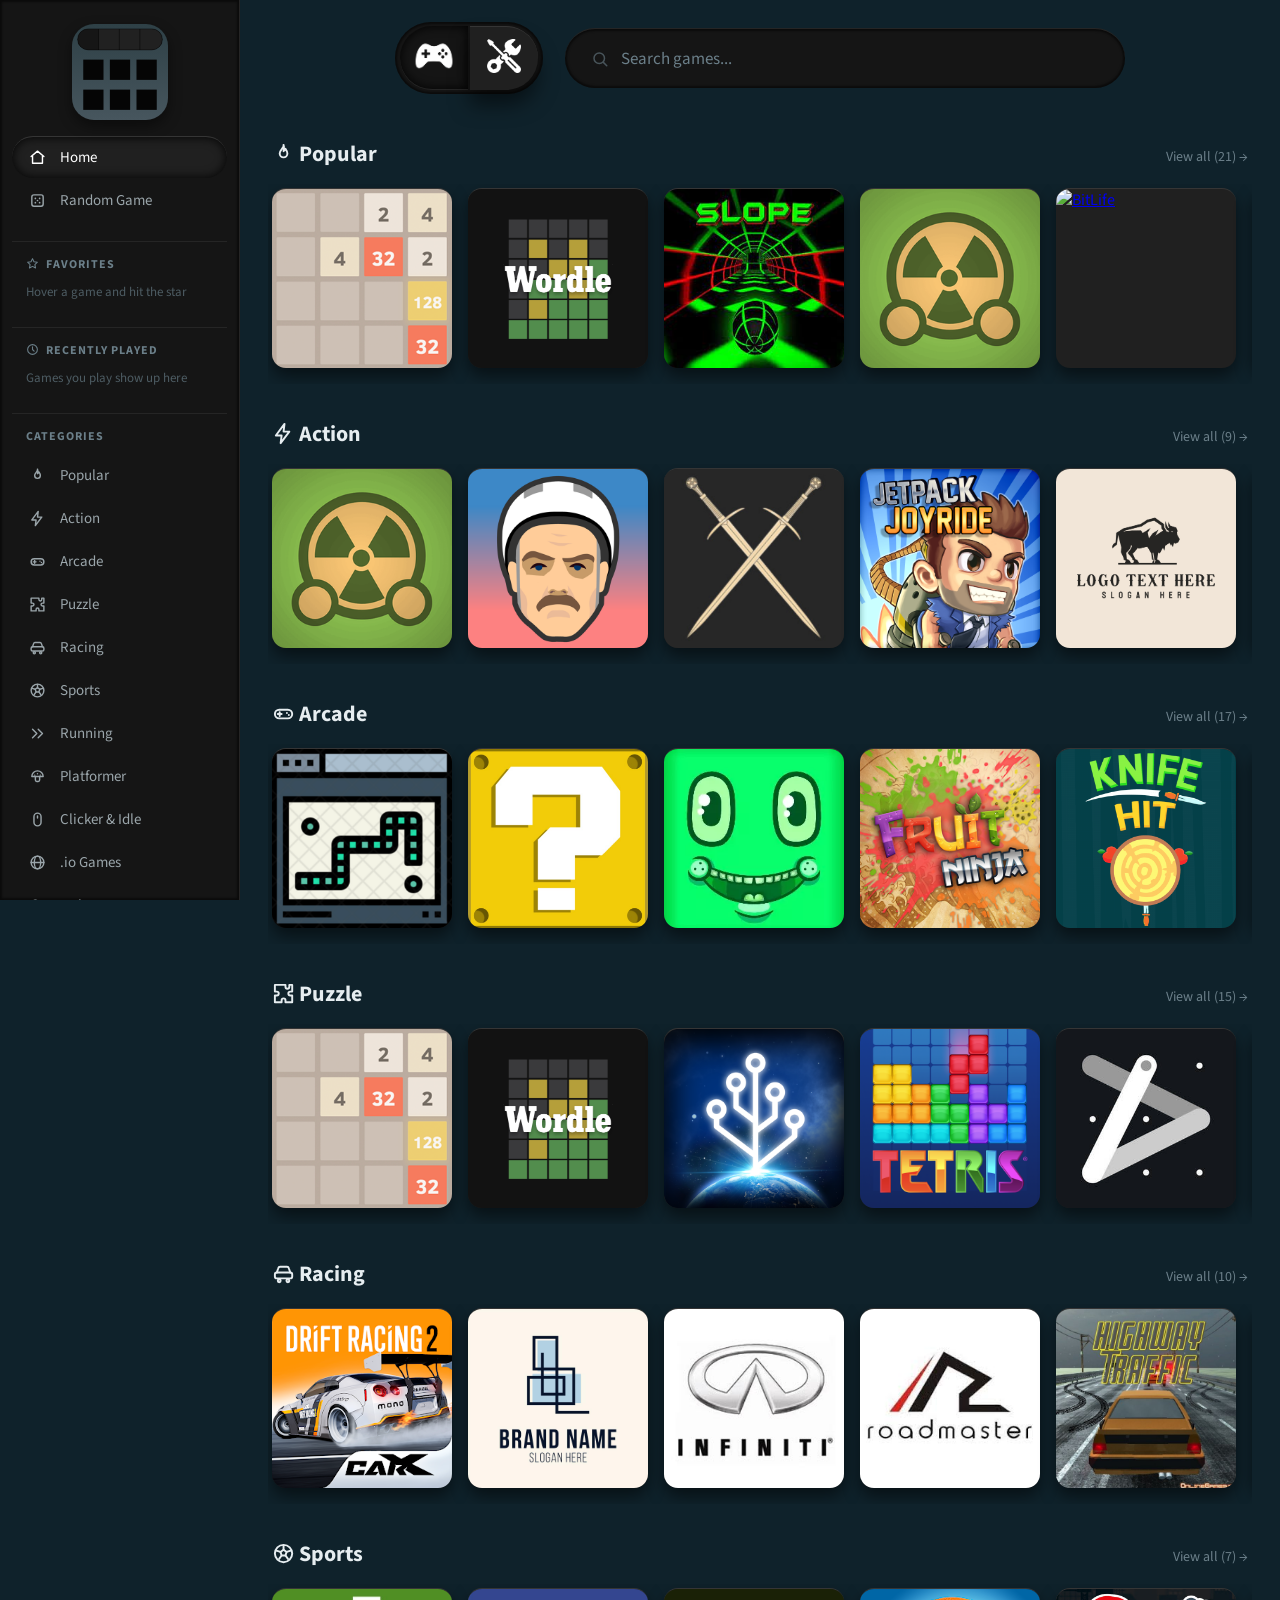
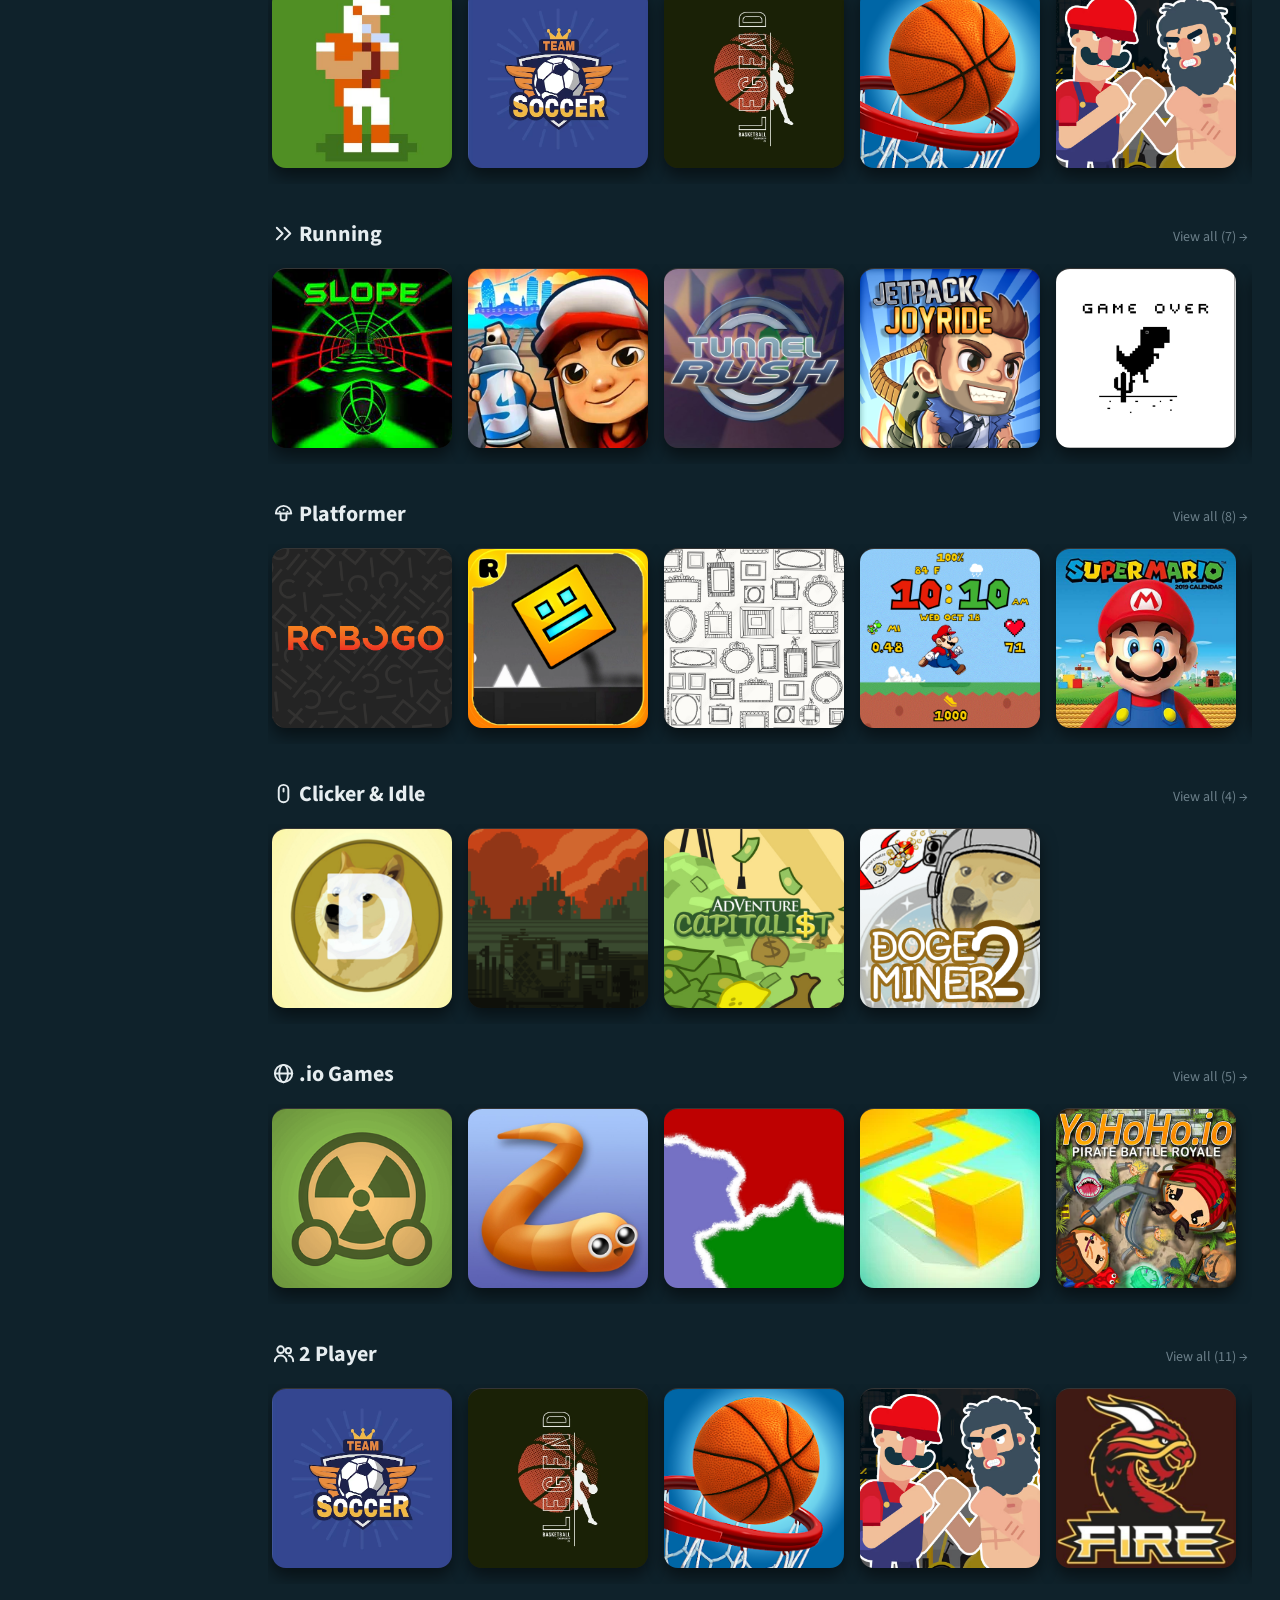
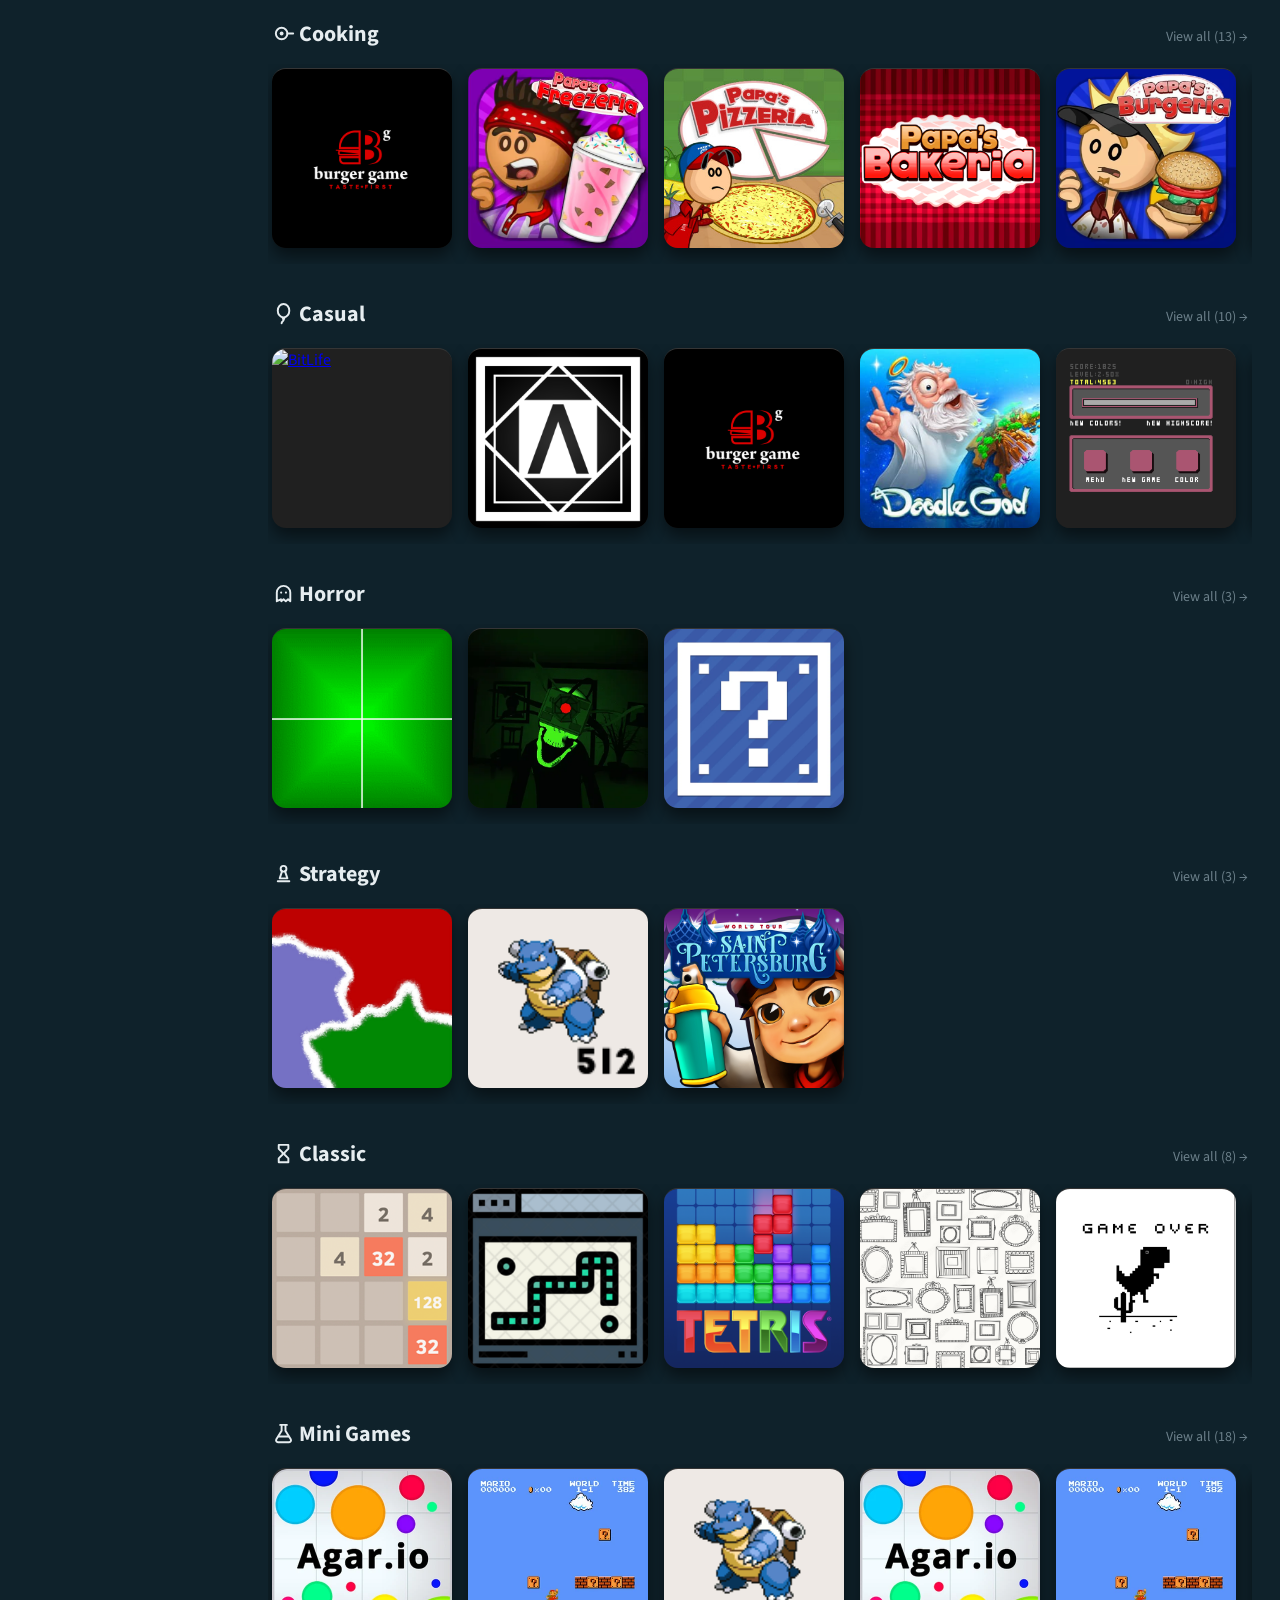
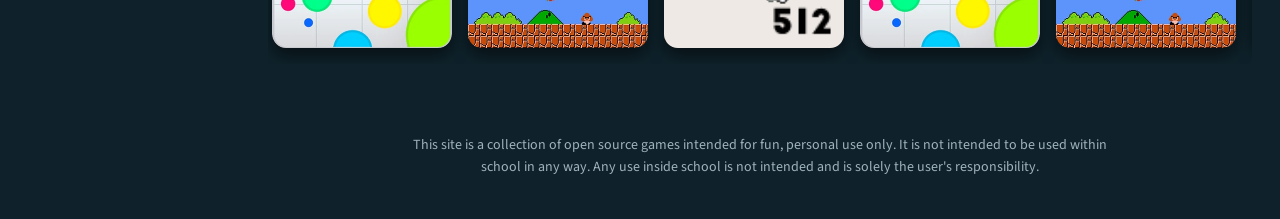
==== commit 48458fc7: "Redesign site with CrazyGames-style layout and new features - Sidebar navigation with favorites, rec" ====
--- a/index.html
+++ b/index.html
@@ -6,8 +6,8 @@
 	<meta name="viewport" content="width=device-width, initial-scale=1.0">
 	<title>Open Source Games</title>
 	<meta name="description" content="A collection of open source games.">
-	<link rel="icon" type="image/png" href="images/game_logo.png">
-	<link rel="stylesheet" href="styles.css">
+	<link rel="icon" type="image/svg+xml" href="images/logo.svg">
+	<link rel="stylesheet" href="styles.css?v=5">
 
 	<!-- Google tag (gtag.js) -->
 	<script async src="https://www.googletagmanager.com/gtag/js?id=G-9E0X4X42X8"></script>
@@ -32,226 +32,45 @@
 
 <body class="page-games">
 
-	<nav class="nav">
-		<ul>
-			<li class="active"><a href="index.html"><img src="images/game_logo.png" class="nav-games" alt="Games"></a></li>
-			<li><a href="tools.html"><img src="images/tools.png" class="nav-tools" alt="Tools"></a></li>
-		</ul>
-	</nav>
+	<aside class="sidebar" id="sidebar">
+		<a class="side-logo" href="index.html">
+			<img src="images/logo.svg" alt="Open Source Games">
+		</a>
+		<div id="side-nav"></div>
+	</aside>
 
-	<main>
+	<div class="content">
 
-		<div class="row">
-			<a href="2048/index.html"><img class="thumb" src="images/2048.jpg" alt="2048"></a>
-			<a href="wordle/index.html"><img class="thumb" src="images/wordle.jpg" alt="Wordle"></a>
-			<a href="DogeMiner/index.html"><img class="thumb" src="images/dog.jpg" alt="DogeMiner"></a>
-		</div>
+		<header class="topbar">
+			<button type="button" id="menu-toggle" class="menu-toggle" aria-label="Menu">
+				<svg class="icon" viewBox="0 0 24 24" fill="none" stroke="currentColor" stroke-width="2" stroke-linecap="round" aria-hidden="true"><path d="M4 6h16M4 12h16M4 18h16"/></svg>
+			</button>
+			<nav class="nav">
+				<ul>
+					<li class="active"><a href="index.html"><img src="images/game_logo.png" class="nav-games" alt="Games"></a></li>
+					<li><a href="tools.html"><img src="images/tools.png" class="nav-tools" alt="Tools"></a></li>
+				</ul>
+			</nav>
+			<div class="searchbar">
+				<span class="search-icon">
+					<svg class="icon" viewBox="0 0 24 24" fill="none" stroke="currentColor" stroke-width="2" stroke-linecap="round" stroke-linejoin="round" aria-hidden="true"><circle cx="11" cy="11" r="7"/><path d="M16.5 16.5L21 21"/></svg>
+				</span>
+				<input type="search" id="game-search" placeholder="Search games..." aria-label="Search games" autocomplete="off">
+			</div>
+		</header>
 
-		<div class="row">
-			<a href="slope/index.html"><img class="thumb" src="images/slope.jpeg" alt="Slope"></a>
-			<a href="survevio.html"><img class="thumb" src="images/survev.png" alt="Survev.io"></a>
-			<a href="bitlife/index.html"><img class="thumb" src="bitlife/logo.png" alt="BitLife"></a>
-		</div>
+		<main id="view"></main>
 
-		<div class="row">
-			<a href="snake/index.html"><img class="thumb" src="images/snake.jpg" alt="Snake"></a>
-			<a href="retro-bowl/index.html"><img class="thumb" src="images/retro.jpg" alt="Retro Bowl"></a>
-			<a href="cell/index.html"><img class="thumb" src="images/cell.jpg" alt="Cell Machine"></a>
-		</div>
+		<footer class="disclaimer">
+			<p>This site is a collection of open source games intended for fun, personal use only.
+				It is not intended to be used within school in any way. Any use inside school is not
+				intended and is solely the user's responsibility.</p>
+		</footer>
 
-		<div class="row">
-			<a href="cookieclicker/index.html"><img class="thumb" src="images/cookie.jpg" alt="Cookie Clicker"></a>
-			<a href="Subway2/index.html"><img class="thumb" src="images/subway.jpg" alt="Subway Surfers"></a>
-			<a href="touch/index.html"><img class="thumb" src="images/touch.jpg" alt="Touch"></a>
-		</div>
+	</div>
 
-		<div class="row">
-			<a href="tunnelrush/index.html"><img class="thumb" src="images/tunnel.jpg" alt="Tunnel Rush"></a>
-			<a href="tetris/index.html"><img class="thumb" src="images/tetris.jpg" alt="Tetris"></a>
-			<a href="happy/index.html"><img class="thumb" src="images/happy.jpg" alt="Happy Wheels"></a>
-		</div>
-
-		<div class="row">
-			<a href="robogo/index.html"><img class="thumb" src="images/robogo.jpg" alt="RoboGo"></a>
-			<a href="soccer-random/index.html"><img class="thumb" src="images/soccer.jpg" alt="Soccer Random"></a>
-			<a href="https://scratch.mit.edu/projects/105500895"><img class="thumb" src="images/Geometry.jpg" alt="Geometry Dash"></a>
-		</div>
-
-		<div class="row">
-			<a href="portaboy/index.html"><img class="thumb" src="images/porta.jpg" alt="PortaBoy"></a>
-			<a href="sword/index.html"><img class="thumb" src="images/sword.jpg" alt="Sword"></a>
-			<a href="fruitninja/index.html"><img class="thumb" src="images/fruitninja.jpg" alt="Fruit Ninja"></a>
-		</div>
-
-		<div class="row">
-			<a href="knifehit/index.html"><img class="thumb" src="images/knife.jpg" alt="Knife Hit"></a>
-			<a href="crossy/index.html"><img class="thumb" src="images/crossy.jpg" alt="Crossy Road"></a>
-			<a href="jetpackjoyride/index.html"><img class="thumb" src="images/jetpack.jpg" alt="Jetpack Joyride"></a>
-		</div>
-
-		<div class="row">
-			<a href="breaklock/index.html"><img class="thumb" src="images/lock.jpg" alt="BreakLock"></a>
-			<a href="bison/index.html"><img class="thumb" src="images/bison.jpg" alt="Bison"></a>
-			<a href="doodle/index.html"><img class="thumb" src="images/doodle.jpg" alt="Doodle Jump"></a>
-		</div>
-
-		<div class="row">
-			<a href="adcap/index.html"><img class="thumb" src="images/adcap.jpg" alt="AdVenture Capitalist"></a>
-			<a href="assessment/index.html"><img class="thumb" src="images/assessment.jpg" alt="Assessment"></a>
-			<a href="baldi/index.html"><img class="thumb" src="images/baldi.jpg" alt="Baldi's Basics"></a>
-		</div>
-
-		<div class="row">
-			<a href="basketball-legends/index.html"><img class="thumb" src="images/basketballL.jpg" alt="Basketball Legends"></a>
-			<a href="basketball-stars/index.html"><img class="thumb" src="images/basketballS.jpg" alt="Basketball Stars"></a>
-			<a href="boxing-physics2/index.html"><img class="thumb" src="images/boxing2.jpg" alt="Boxing Physics 2"></a>
-		</div>
-
-		<div class="row">
-			<a href="burger/index.html"><img class="thumb" src="images/burger.jpg" alt="Burger"></a>
-			<a href="chrome-dino/index.html"><img class="thumb" src="images/chromedino.jpg" alt="Chrome Dino"></a>
-			<a href="doodlegod/index.html"><img class="thumb" src="images/doodlegod.jpg" alt="Doodle God"></a>
-		</div>
-
-		<div class="row">
-			<a href="dreader/index.html"><img class="thumb" src="images/dreader.jpg" alt="Dreader"></a>
-			<a href="drift/index.html"><img class="thumb" src="images/drift.jpg" alt="Drift"></a>
-			<a href="exhibit/index.html"><img class="thumb" src="images/ex2.jpg" alt="Exhibit"></a>
-		</div>
-
-		<div class="row">
-			<a href="freezeria/index.html"><img class="thumb" src="images/freezeria.jpg" alt="Papa's Freezeria"></a>
-			<a href="friendlyfire/index.html"><img class="thumb" src="images/fire.jpg" alt="Friendly Fire"></a>
-			<a href="greybox/index.html"><img class="thumb" src="images/greybox.jpg" alt="Greybox"></a>
-		</div>
-
-		<div class="row">
-			<a href="slither.io-clone-master/slither-container.html"><img class="thumb" src="images/slither.jpg" alt="Slither.io"></a>
-			<a href="Mario.Run-master/index.html"><img class="thumb" src="images/mario2.jpg" alt="Mario Run"></a>
-			<a href="Hill-master/index.html"><img class="thumb" src="images/brand.jpg" alt="Hill Climb"></a>
-		</div>
-
-		<div class="row">
-			<a href="suika-game-main-2/index.html"><img class="thumb" src="images/suika.webp" alt="Suika Game"></a>
-			<a href="infinite-cars-main/index.html"><img class="thumb" src="images/infinity.jpg" alt="Infinite Cars"></a>
-			<a href="Super-Mario-Bros-master/index.html"><img class="thumb" src="images/mario.jpg" alt="Super Mario Bros"></a>
-		</div>
-
-		<div class="row">
-			<a href="Road-master/index.html"><img class="thumb" src="images/road.jpg" alt="Road"></a>
-			<a href="CutTheRope-master/index.html"><img class="thumb" src="images/cut.jpg" alt="Cut the Rope"></a>
-			<a href="highway/index.html"><img class="thumb" src="images/highway.jpg" alt="Highway Traffic"></a>
-		</div>
-
-		<div class="row">
-			<a href="Snow-Rider/index.html"><img class="thumb" src="images/snow.jpg" alt="Snow Rider"></a>
-			<a href="teritorial/static/index.html"><img class="thumb" src="images/territorial.jpg" alt="Territorial.io"></a>
-			<a href="fireboy_watergirl/index.html"><img class="thumb" src="images/firewater.jpg" alt="Fireboy and Watergirl"></a>
-		</div>
-
-		<div class="row">
-			<a href="paper.io/ifr.html"><img class="thumb" src="images/paper.jpg" alt="Paper.io"></a>
-			<a href="lose95/index.html"><img class="thumb" src="images/95.jpg" alt="Lose 95"></a>
-			<a href="getaway-shootout/index.html"><img class="thumb" src="images/shoot.jpg" alt="Getaway Shootout"></a>
-		</div>
-
-		<div class="row">
-			<a href="monkey/index.html"><img class="thumb" src="images/monkey.jpg" alt="Monkey Mart"></a>
-			<a href="Stickmanhook/index.html"><img class="thumb" src="images/stick.jpg" alt="Stickman Hook"></a>
-			<a href="Dogeminer2/index.html"><img class="thumb" src="images/doge2.jpg" alt="DogeMiner 2"></a>
-		</div>
-
-		<div class="row">
-			<a href="yohoho/index.html"><img class="thumb" src="images/yohoho.jpg" alt="YoHoHo.io"></a>
-			<a href="worlds-hardest-game-2/index.html"><img class="thumb" src="images/hard.jpg" alt="World's Hardest Game 2"></a>
-			<a href="Missiles/index.html"><img class="thumb" src="images/miss.jpg" alt="Missiles"></a>
-		</div>
-
-		<div class="row">
-			<a href="DriveMad/index.html"><img class="thumb" src="images/drivemad.jpg" alt="Drive Mad"></a>
-			<a href="aquapark-slides/index.html"><img class="thumb" src="images/aqaua.jpg" alt="Aquapark Slides"></a>
-			<a href="BallisticChickens/index.html"><img class="thumb" src="images/chickens.jpg" alt="Ballistic Chickens"></a>
-		</div>
-
-		<div class="row">
-			<a href="subway-surfers/index.html"><img class="thumb" src="images/surfers.jpg" alt="Subway Surfers"></a>
-			<a href="sticky-road/index.html"><img class="thumb" src="images/stickyroad.jpg" alt="Sticky Road"></a>
-			<a href="BlumgiMagicBall/index.html"><img class="thumb" src="images/magicball.jpg" alt="Blumgi Magic Ball"></a>
-		</div>
-
-		<div class="row">
-			<a href="HeadSoccer2022/index.html"><img class="thumb" src="images/headsoccer.jpg" alt="Head Soccer 2022"></a>
-			<a href="stickduel/index.html"><img class="thumb" src="images/stickduel.jpg" alt="Stick Duel"></a>
-			<a href="Fireboy-and-Watergirl-main/index.html"><img class="thumb" src="images/fireboywatergirl.jpg" alt="Fireboy and Watergirl"></a>
-		</div>
-
-		<div class="row">
-			<a href="papas2/papas_pizzeria.html"><img class="thumb" src="images/p_pizzeria.jpg" alt="Papa's Pizzeria"></a>
-			<a href="papas2/papas-bakeria.html"><img class="thumb" src="images/p_bakeria.jpg" alt="Papa's Bakeria"></a>
-			<a href="papas2/papas-burgeria.html"><img class="thumb" src="images/p_burgeria.jpg" alt="Papa's Burgeria"></a>
-		</div>
-
-		<div class="row">
-			<a href="papas2/papas-cheeseria.html"><img class="thumb" src="images/p_cheeseria.jpg" alt="Papa's Cheeseria"></a>
-			<a href="papas2/papas-cupcakeria.html"><img class="thumb" src="images/p_cupcakeria.jpg" alt="Papa's Cupcakeria"></a>
-			<a href="papas2/papas-donuteria.html"><img class="thumb" src="images/p_donuteria.jpg" alt="Papa's Donuteria"></a>
-		</div>
-
-		<div class="row">
-			<a href="papas2/papas-hot-doggeria.html"><img class="thumb" src="images/p_hot.jpg" alt="Papa's Hot Doggeria"></a>
-			<a href="papas2/papas-pastaria.html"><img class="thumb" src="images/p_pastaria.jpg" alt="Papa's Pastaria"></a>
-			<a href="papas2/papas-sushiria.html"><img class="thumb" src="images/p_shushiria.jpg" alt="Papa's Sushiria"></a>
-		</div>
-
-		<div class="row">
-			<a href="papas2/papas-taco-mia.html"><img class="thumb" src="images/p_taco.jpg" alt="Papa's Taco Mia"></a>
-			<a href="papas2/papas-wingeria.html"><img class="thumb" src="images/p_wingeria.jpg" alt="Papa's Wingeria"></a>
-			<a href="freezeria/index.html"><img class="thumb" src="images/freezeria.jpg" alt="Papa's Freezeria"></a>
-		</div>
-
-		<div class="row">
-			<a href="maze.html"><img class="thumb" src="images/agar.jpg" alt="Maze"></a>
-			<a href="mario/index.html"><img class="thumb" src="images/mario3.jpg" alt="Mario"></a>
-			<a href="pokemon/index.html"><img class="thumb" src="images/pokemon.jpg" alt="Pokemon"></a>
-		</div>
-
-		<div class="row">
-			<a href="brick-breaker.html"><img class="thumb" src="images/agar.jpg" alt="Brick Breaker"></a>
-			<a href="Connect the Pipes.html"><img class="thumb" src="images/mario3.jpg" alt="Connect the Pipes"></a>
-			<a href="HTML Tower Defence.html"><img class="thumb" src="images/pokemon.jpg" alt="Tower Defence"></a>
-		</div>
-
-		<div class="row">
-			<a href="mini_car_game.html"><img class="thumb" src="images/agar.jpg" alt="Mini Car Game"></a>
-			<a href="tic-tac-toe.html"><img class="thumb" src="images/mario3.jpg" alt="Tic Tac Toe"></a>
-			<a href="Snakegame.html"><img class="thumb" src="images/pokemon.jpg" alt="Snake Game"></a>
-		</div>
-
-		<div class="row">
-			<a href="audio-game/index.htm"><img class="thumb" src="images/surfers.jpg" alt="Audio Game"></a>
-			<a href="ball-shooting/index.html"><img class="thumb" src="images/stickyroad.jpg" alt="Ball Shooting"></a>
-			<a href="box2d-car-game/index.htm"><img class="thumb" src="images/magicball.jpg" alt="Box2D Car Game"></a>
-		</div>
-
-		<div class="row">
-			<a href="canvas-untangle-game/index.html"><img class="thumb" src="images/surfers.jpg" alt="Untangle"></a>
-			<a href="count-99/index.html"><img class="thumb" src="images/stickyroad.jpg" alt="Count 99"></a>
-			<a href="css3-matching-game/index.html"><img class="thumb" src="images/magicball.jpg" alt="Matching Game"></a>
-		</div>
-
-		<div class="row">
-			<a href="multiply-defense/index.html"><img class="thumb" src="images/surfers.jpg" alt="Multiply Defense"></a>
-			<a href="pingpoing/index.html"><img class="thumb" src="images/stickyroad.jpg" alt="Ping Pong"></a>
-			<a href="rush/index.html"><img class="thumb" src="images/magicball.jpg" alt="Rush"></a>
-		</div>
-
-	</main>
-
-	<footer class="disclaimer">
-		<p>This site is a collection of open source games intended for fun, personal use only.
-			It is not intended to be used within school in any way. Any use inside school is not
-			intended and is solely the user's responsibility.</p>
-	</footer>
+	<script src="games-data.js?v=5"></script>
+	<script src="site.js?v=5"></script>
 
 </body>
 
--- a/styles.css
+++ b/styles.css
@@ -17,16 +17,16 @@
 }
 
 /* Page backgrounds */
-body.page-games {
+body.page-games,
+body.page-play {
   background: #0f222b;
 }
 
 body.page-tools {
-  background: linear-gradient(#133337, gray) no-repeat;
-  background-size: cover;
-}
-
-/* Top navigation pill */
+  background: #0f222b;
+}
+
+/* ============ Top navigation pill ============ */
 .nav {
   position: absolute;
   top: 0;
@@ -97,27 +97,544 @@
   width: 50px;
 }
 
-/* Game grid */
-.row {
+/* ============ SVG icons ============ */
+.icon {
+  width: 1.05em;
+  height: 1.05em;
+  display: inline-block;
+  vertical-align: -0.17em;
+  flex-shrink: 0;
+}
+
+/* ============ Games page layout: sidebar + content ============ */
+.sidebar {
+  position: fixed;
+  top: 0;
+  left: 0;
+  bottom: 0;
+  width: 240px;
+  padding: 18px 12px 24px;
+  overflow-y: auto;
+  background: #151515;
+  box-shadow: inset 0 0 2px 2px rgba(0, 0, 0, 0.5);
+  border-right: 1px solid #252525;
+  z-index: 50;
+  scrollbar-width: thin;
+  scrollbar-color: #353535 #151515;
+}
+
+.side-logo {
+  display: flex;
+  justify-content: center;
+  padding: 6px 0 14px;
+}
+
+.side-logo img {
+  width: 96px;
+  border-radius: 22px;
+  box-shadow: 0 6px 14px rgba(0, 0, 0, 0.45);
+}
+
+.side-link {
+  display: flex;
+  align-items: center;
+  gap: 12px;
+  padding: 10px 14px;
+  margin: 2px 0;
+  border-radius: 22px;
+  color: #9aa5aa;
+  font-size: 15px;
+  text-decoration: none;
+  transition: background 0.2s, color 0.2s;
+}
+
+.side-link:hover {
+  background: #202020;
+  color: #e6edf0;
+}
+
+.side-link.active {
+  background: #202020;
+  border-top: 1px solid #353535;
+  box-shadow: inset 0 0 10px 1px rgba(0, 0, 0, 0.8);
+  color: #ffffff;
+}
+
+.side-icon {
+  width: 22px;
+  display: inline-flex;
+  align-items: center;
+  justify-content: center;
+}
+
+.side-icon .icon {
+  width: 17px;
+  height: 17px;
+}
+
+.side-block h3 .icon {
+  width: 13px;
+  height: 13px;
+  margin-right: 4px;
+}
+
+.side-block {
+  margin-top: 20px;
+  padding-top: 14px;
+  border-top: 1px solid #252525;
+}
+
+.side-block h3 {
+  padding: 0 14px 8px;
+  color: #6b7f89;
+  font-size: 12px;
+  font-weight: 700;
+  letter-spacing: 1px;
+  text-transform: uppercase;
+}
+
+.side-hint {
+  padding: 2px 14px 6px;
+  color: #4d5c63;
+  font-size: 13px;
+  line-height: 1.4;
+}
+
+.side-game {
+  display: flex;
+  align-items: center;
+  gap: 10px;
+  padding: 6px 14px;
+  border-radius: 18px;
+  color: #9aa5aa;
+  font-size: 14px;
+  text-decoration: none;
+  transition: background 0.2s, color 0.2s;
+  overflow: hidden;
+  white-space: nowrap;
+}
+
+.side-game:hover {
+  background: #202020;
+  color: #e6edf0;
+}
+
+.side-game img {
+  width: 34px;
+  height: 34px;
+  border-radius: 8px;
+  object-fit: cover;
+  flex-shrink: 0;
+}
+
+.side-game span {
+  overflow: hidden;
+  text-overflow: ellipsis;
+}
+
+.content {
+  margin-left: 240px;
+  padding: 0 28px;
+}
+
+/* ============ Topbar: pill nav + search ============ */
+.topbar {
+  display: flex;
+  align-items: center;
+  justify-content: center;
+  gap: 22px;
+  padding: 22px 0 10px;
+}
+
+.topbar .nav {
+  position: static;
+  margin: 0;
+  flex-shrink: 0;
+  width: 148px;
+  height: 72px;
+  border-radius: 36px;
+}
+
+.topbar .nav li {
+  height: 64px;
+  width: 68px;
+}
+
+.topbar .nav li:first-of-type {
+  border-top-left-radius: 32px;
+  border-bottom-left-radius: 32px;
+}
+
+.topbar .nav li:last-of-type {
+  border-top-right-radius: 32px;
+  border-bottom-right-radius: 32px;
+}
+
+.topbar .nav .nav-games {
+  width: 54px;
+}
+
+.topbar .nav .nav-tools {
+  width: 34px;
+}
+
+/* Search pill — same material as the nav pill */
+.searchbar {
+  display: flex;
+  align-items: center;
+  gap: 12px;
+  width: min(560px, 100%);
+  height: 60px;
+  padding: 0 26px;
+  border-radius: 30px;
+  background: #151515;
+  box-shadow: inset 0 0 2px 2px rgba(0, 0, 0, 0.5);
+  border-top: 1px solid #252525;
+}
+
+.searchbar:focus-within {
+  box-shadow: inset 0 0 10px 1px rgba(0, 0, 0, 0.8), 0 0 0 1px #353535;
+}
+
+.search-icon {
+  font-size: 17px;
+  opacity: 0.6;
+}
+
+.searchbar input {
+  flex: 1;
+  height: 100%;
+  border: none;
+  outline: none;
+  background: transparent;
+  color: #e6edf0;
+  font-size: 17px;
+  font-family: inherit;
+}
+
+.searchbar input::placeholder {
+  color: #6b7f89;
+}
+
+.menu-toggle {
+  display: none;
+  width: 52px;
+  height: 52px;
+  flex-shrink: 0;
+  border: none;
+  border-radius: 26px;
+  background: #151515;
+  box-shadow: inset 0 0 2px 2px rgba(0, 0, 0, 0.5);
+  color: #9aa5aa;
+  font-size: 22px;
+  cursor: pointer;
+}
+
+/* ============ Section headers & carousels ============ */
+.cat-section {
+  padding-top: 34px;
+}
+
+.section-head {
+  display: flex;
+  align-items: baseline;
+  justify-content: space-between;
+  padding: 0 4px 14px;
+}
+
+.section-head h2 {
+  color: #e6edf0;
+  font-size: 22px;
+}
+
+.view-all {
+  color: #6b7f89;
+  font-size: 14px;
+  text-decoration: none;
+  transition: color 0.2s;
+}
+
+.view-all:hover {
+  color: #e6edf0;
+}
+
+.hrow {
+  display: flex;
+  gap: 16px;
+  overflow-x: auto;
+  padding: 4px 4px 16px;
+  scrollbar-width: thin;
+  scrollbar-color: #353535 transparent;
+}
+
+.hrow .card {
+  flex: 0 0 180px;
+  height: 180px;
+}
+
+/* ============ Game cards ============ */
+.card {
+  position: relative;
+  display: block;
+  border-radius: 14px;
+  overflow: hidden;
+  background: #202020;
+  border-top: 1px solid #353535;
+  box-shadow: 0 8px 16px 0 rgba(0, 0, 0, 0.5);
+  transition: transform 0.15s ease-out, box-shadow 0.15s ease-out;
+}
+
+.card:hover {
+  transform: scale(1.045);
+  box-shadow: 0 12px 24px 0 rgba(0, 0, 0, 0.65);
+  z-index: 2;
+}
+
+.card img {
+  width: 100%;
+  height: 100%;
+  object-fit: cover;
+  display: block;
+}
+
+.card-title {
+  position: absolute;
+  left: 0;
+  right: 0;
+  bottom: 0;
+  padding: 26px 12px 9px;
+  background: linear-gradient(transparent, rgba(10, 15, 18, 0.92));
+  color: #ffffff;
+  font-size: 15px;
+  font-weight: 700;
   text-align: center;
-  padding-top: 60px;
-}
-
-.row:first-of-type {
-  padding-top: 140px;
-}
-
-.thumb {
-  height: 230px;
-  padding-left: 60px;
-  padding-right: 60px;
-}
-
-/* About page */
+  white-space: nowrap;
+  overflow: hidden;
+  text-overflow: ellipsis;
+  opacity: 0;
+  transition: opacity 0.15s;
+}
+
+.card:hover .card-title {
+  opacity: 1;
+}
+
+.fav-star {
+  position: absolute;
+  top: 8px;
+  right: 8px;
+  width: 34px;
+  height: 34px;
+  display: flex;
+  align-items: center;
+  justify-content: center;
+  color: #9aa5aa;
+  background: rgba(21, 21, 21, 0.85);
+  border: none;
+  border-radius: 50%;
+  cursor: pointer;
+  opacity: 0;
+  transition: opacity 0.15s, color 0.15s;
+}
+
+.fav-star .icon {
+  width: 17px;
+  height: 17px;
+}
+
+.fav-star.active .icon {
+  fill: currentColor;
+}
+
+.card:hover .fav-star,
+.fav-star.active {
+  opacity: 1;
+}
+
+.fav-star.active,
+.fav-star:hover {
+  color: #ffcc33;
+}
+
+/* ============ Grids & pages ============ */
+.games-grid {
+  display: grid;
+  grid-template-columns: repeat(auto-fill, minmax(200px, 1fr));
+  gap: 18px;
+  padding: 4px;
+}
+
+.games-grid .card {
+  aspect-ratio: 1 / 1;
+}
+
+.page-title {
+  padding: 34px 4px 4px;
+  color: #e6edf0;
+  font-size: 28px;
+}
+
+.page-sub {
+  padding: 0 4px 20px;
+  color: #6b7f89;
+  font-size: 15px;
+}
+
+.no-results {
+  padding: 60px 4px;
+  color: #6b7f89;
+  font-size: 18px;
+}
+
+/* ============ Player page ============ */
+.player-wrap {
+  max-width: 1200px;
+  margin: 0 auto;
+  padding: 22px 24px 0;
+}
+
+.player-bar {
+  display: flex;
+  align-items: center;
+  gap: 16px;
+  flex-wrap: wrap;
+  height: auto;
+  min-height: 66px;
+  padding: 10px 24px;
+  border-radius: 33px;
+  background: #151515;
+  box-shadow: inset 0 0 2px 2px rgba(0, 0, 0, 0.5);
+  border-top: 1px solid #252525;
+}
+
+.player-back {
+  color: #9aa5aa;
+  font-size: 24px;
+  text-decoration: none;
+  transition: color 0.2s;
+}
+
+.player-back:hover {
+  color: #ffffff;
+}
+
+.player-bar h1 {
+  color: #e6edf0;
+  font-size: 20px;
+}
+
+.player-tags {
+  display: flex;
+  gap: 8px;
+  flex-wrap: wrap;
+}
+
+.player-tag {
+  padding: 5px 12px;
+  border-radius: 14px;
+  background: #202020;
+  border-top: 1px solid #353535;
+  color: #9aa5aa;
+  font-size: 13px;
+  text-decoration: none;
+  transition: color 0.2s;
+}
+
+.player-tag:hover {
+  color: #ffffff;
+}
+
+.player-actions {
+  display: flex;
+  gap: 10px;
+  margin-left: auto;
+}
+
+.player-actions button {
+  width: 42px;
+  height: 42px;
+  border: none;
+  border-radius: 50%;
+  background: #202020;
+  border-top: 1px solid #353535;
+  color: #9aa5aa;
+  font-size: 18px;
+  cursor: pointer;
+  transition: color 0.2s, background 0.2s;
+}
+
+.player-actions button:hover {
+  background: #2a2a2a;
+  color: #ffffff;
+}
+
+.player-actions #player-fav.active {
+  color: #ffcc33;
+}
+
+.player-actions button .icon {
+  width: 18px;
+  height: 18px;
+  vertical-align: middle;
+}
+
+.player-actions #player-fav.active .icon {
+  fill: currentColor;
+}
+
+.player-tag .icon {
+  width: 13px;
+  height: 13px;
+  margin-right: 3px;
+}
+
+.menu-toggle .icon {
+  width: 20px;
+  height: 20px;
+  vertical-align: middle;
+}
+
+.search-icon {
+  display: inline-flex;
+  color: #6b7f89;
+}
+
+.search-icon .icon {
+  width: 18px;
+  height: 18px;
+}
+
+.player-frame-wrap {
+  margin-top: 18px;
+  border-radius: 14px;
+  overflow: hidden;
+  background: #000;
+  box-shadow: 0 12px 30px rgba(0, 0, 0, 0.6);
+}
+
+#player-frame {
+  display: block;
+  width: 100%;
+  height: min(72vh, 720px);
+  border: none;
+  background: #000;
+}
+
+.more-games {
+  padding-top: 40px;
+}
+
+.more-games h2 {
+  color: #e6edf0;
+  font-size: 22px;
+  padding: 0 4px 16px;
+}
+
+/* ============ About page ============ */
 .about {
   max-width: 760px;
   margin: 0 auto;
-  padding: 200px 20px 0;
+  padding: 60px 20px 0;
   color: white;
 }
 
@@ -150,9 +667,52 @@
 .disclaimer {
   max-width: 760px;
   margin: 0 auto;
-  padding: 80px 20px 40px;
+  padding: 70px 20px 40px;
   text-align: center;
   color: #9fb3bc;
   font-size: 14px;
   line-height: 1.6;
 }
+
+/* ============ Responsive ============ */
+@media (max-width: 980px) {
+  .sidebar {
+    transform: translateX(-100%);
+    transition: transform 0.25s ease-out;
+  }
+
+  .sidebar.open {
+    transform: none;
+  }
+
+  .content {
+    margin-left: 0;
+    padding: 0 16px;
+  }
+
+  .menu-toggle {
+    display: block;
+  }
+
+  .topbar {
+    gap: 12px;
+  }
+
+  .topbar .nav {
+    display: none;
+  }
+
+  .games-grid {
+    grid-template-columns: repeat(auto-fill, minmax(150px, 1fr));
+    gap: 12px;
+  }
+
+  .hrow .card {
+    flex: 0 0 140px;
+    height: 140px;
+  }
+
+  .player-wrap {
+    padding: 14px 12px 0;
+  }
+}
